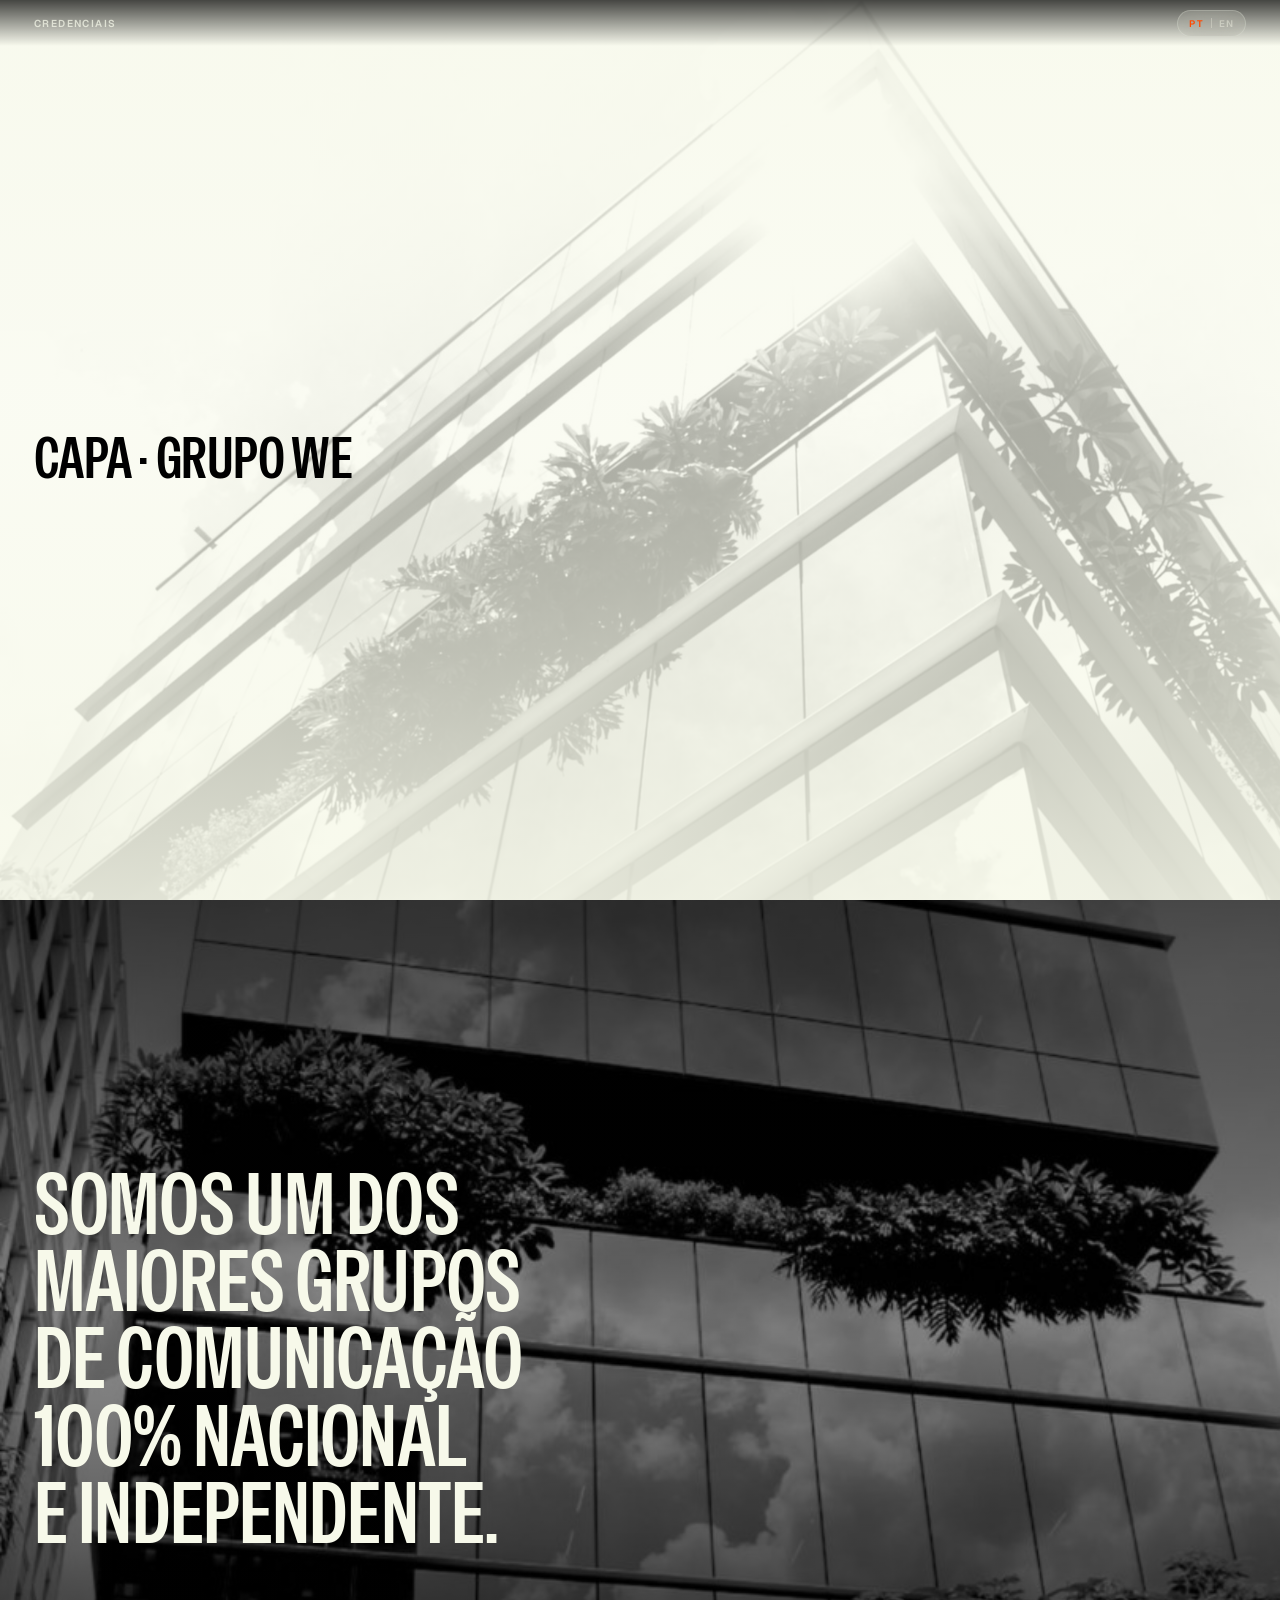
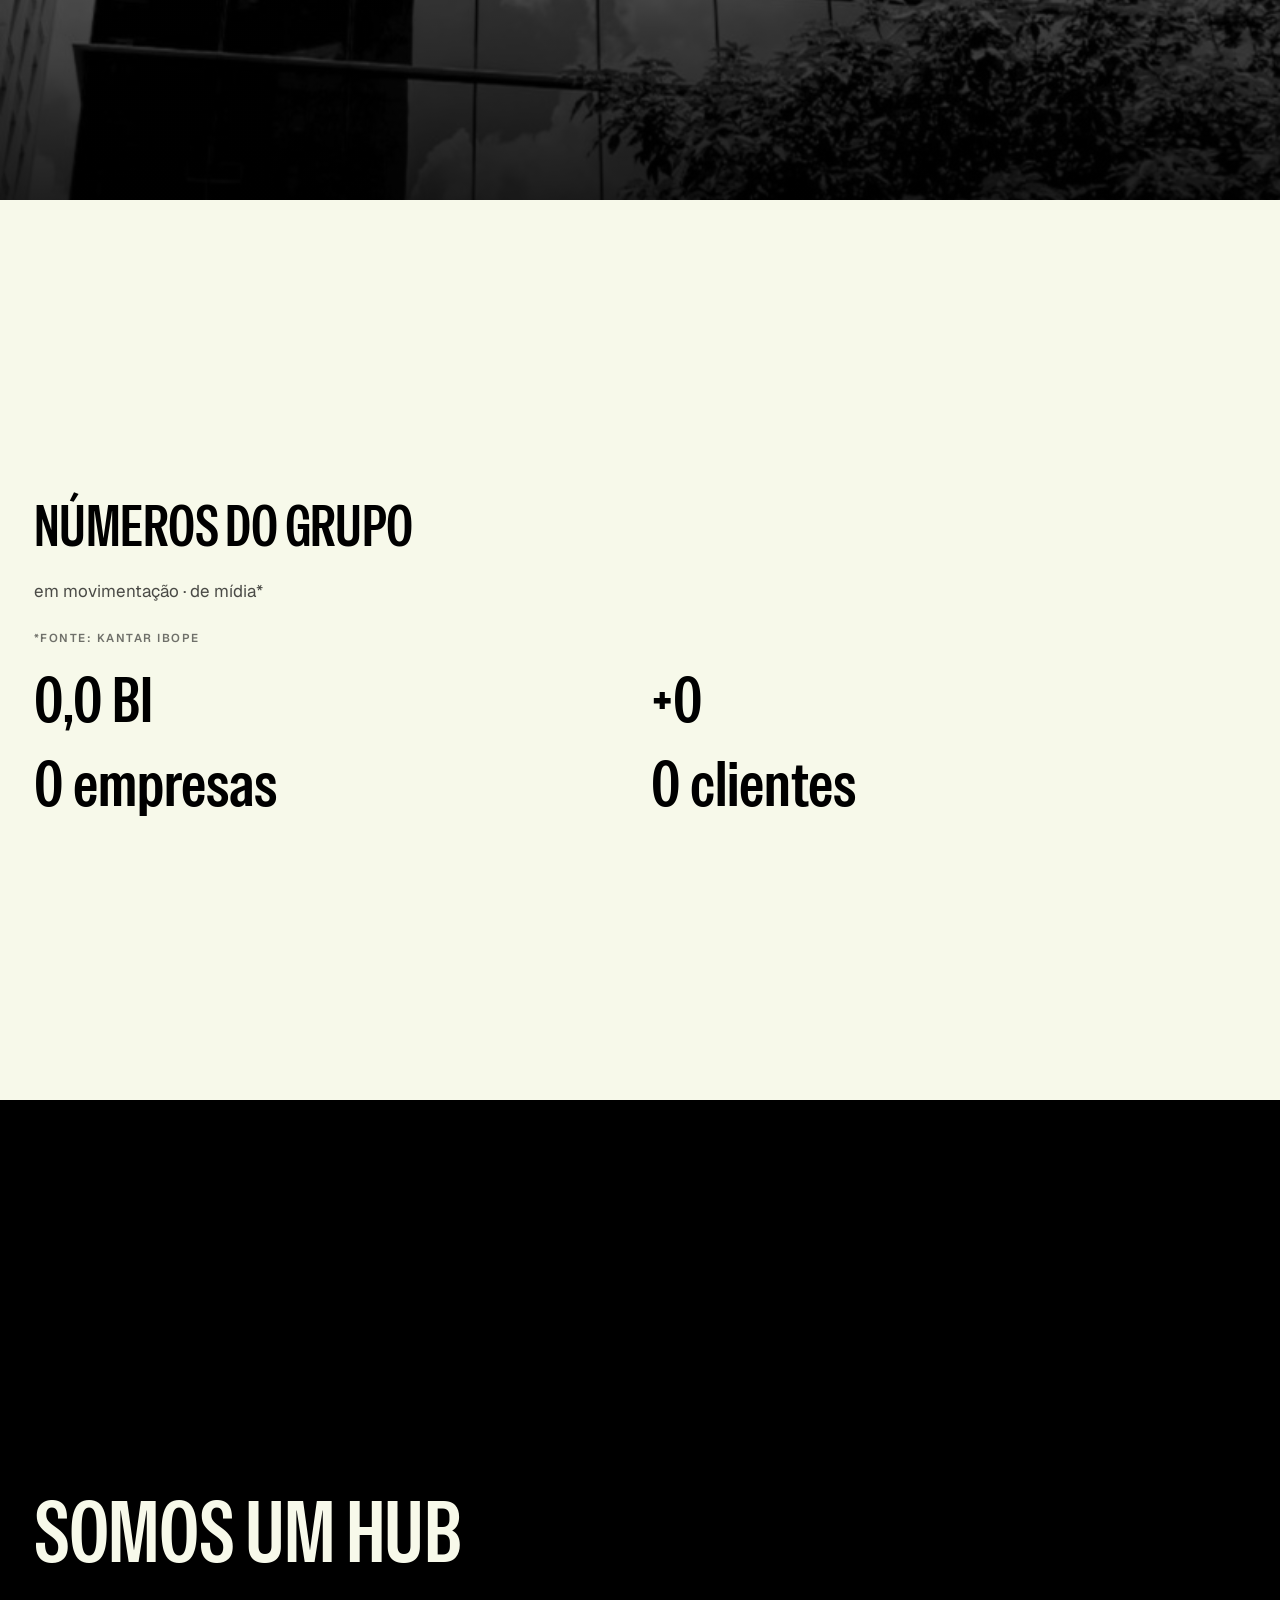
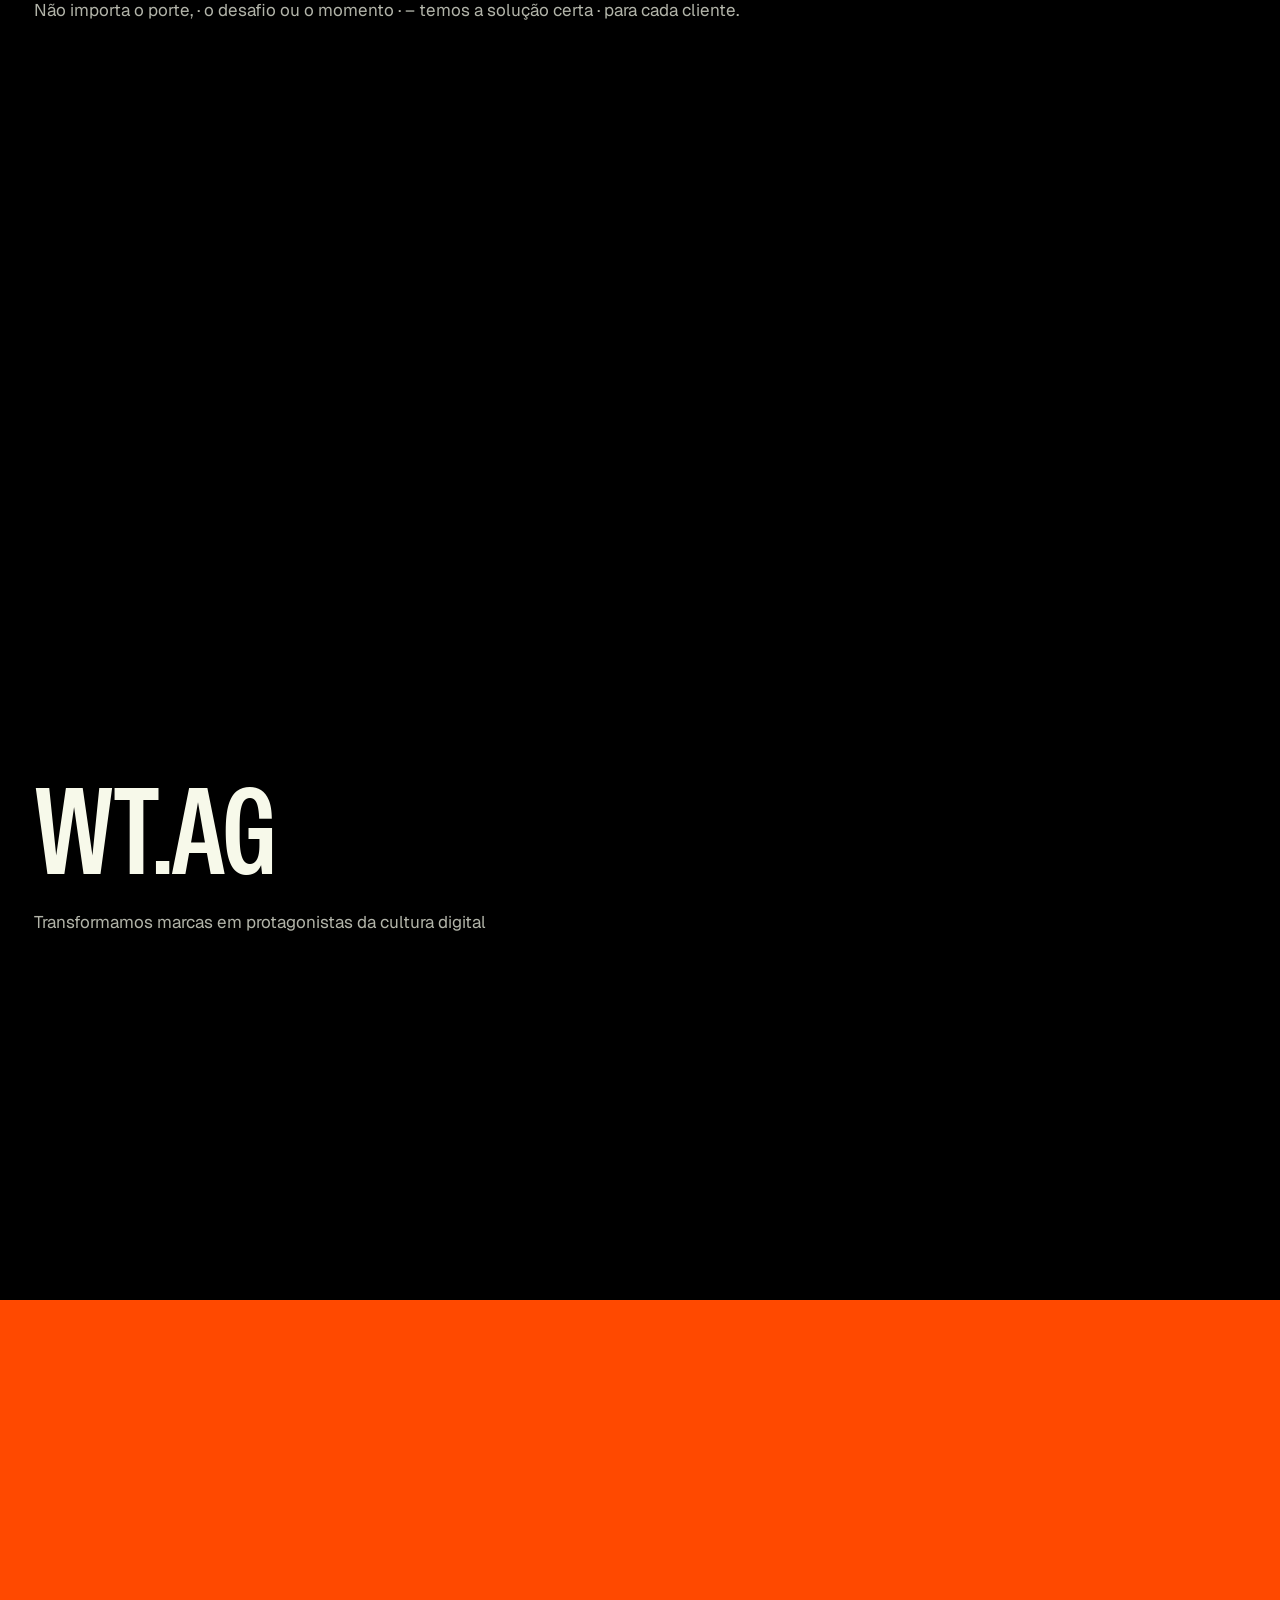
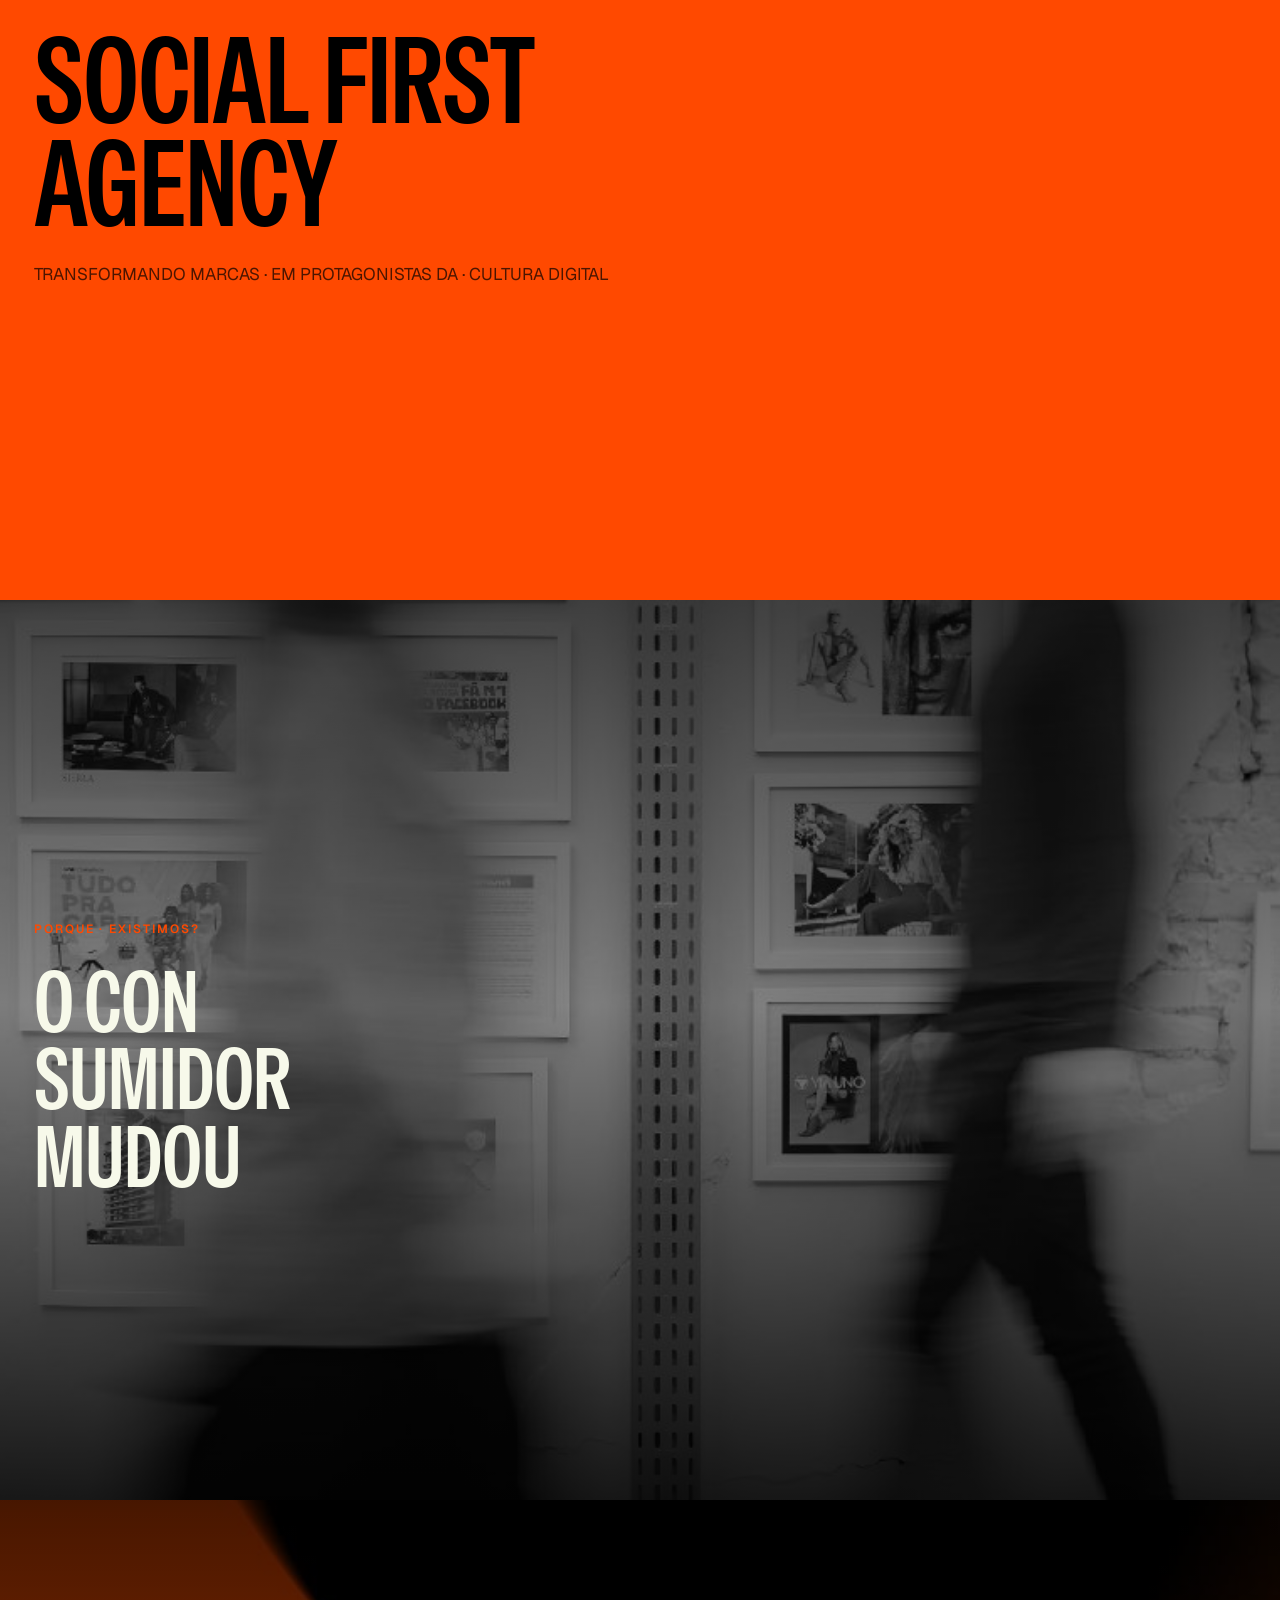
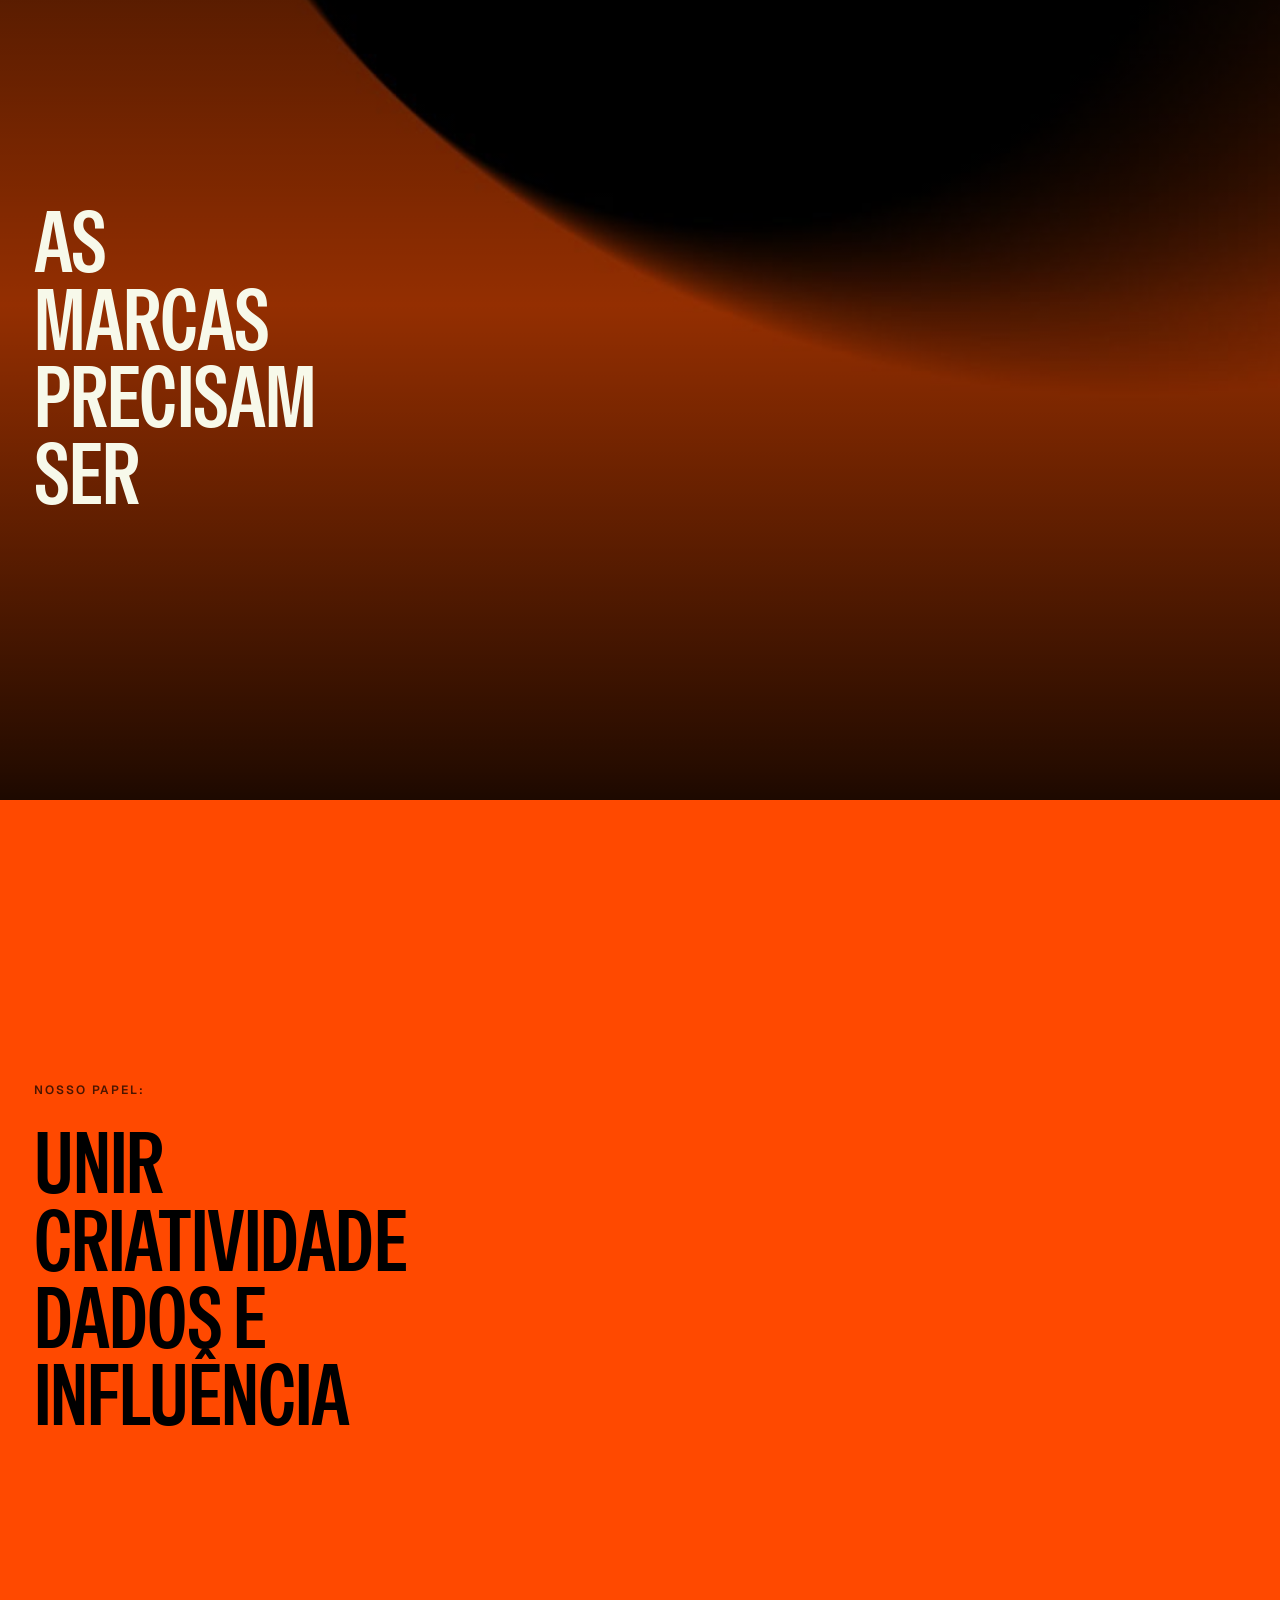
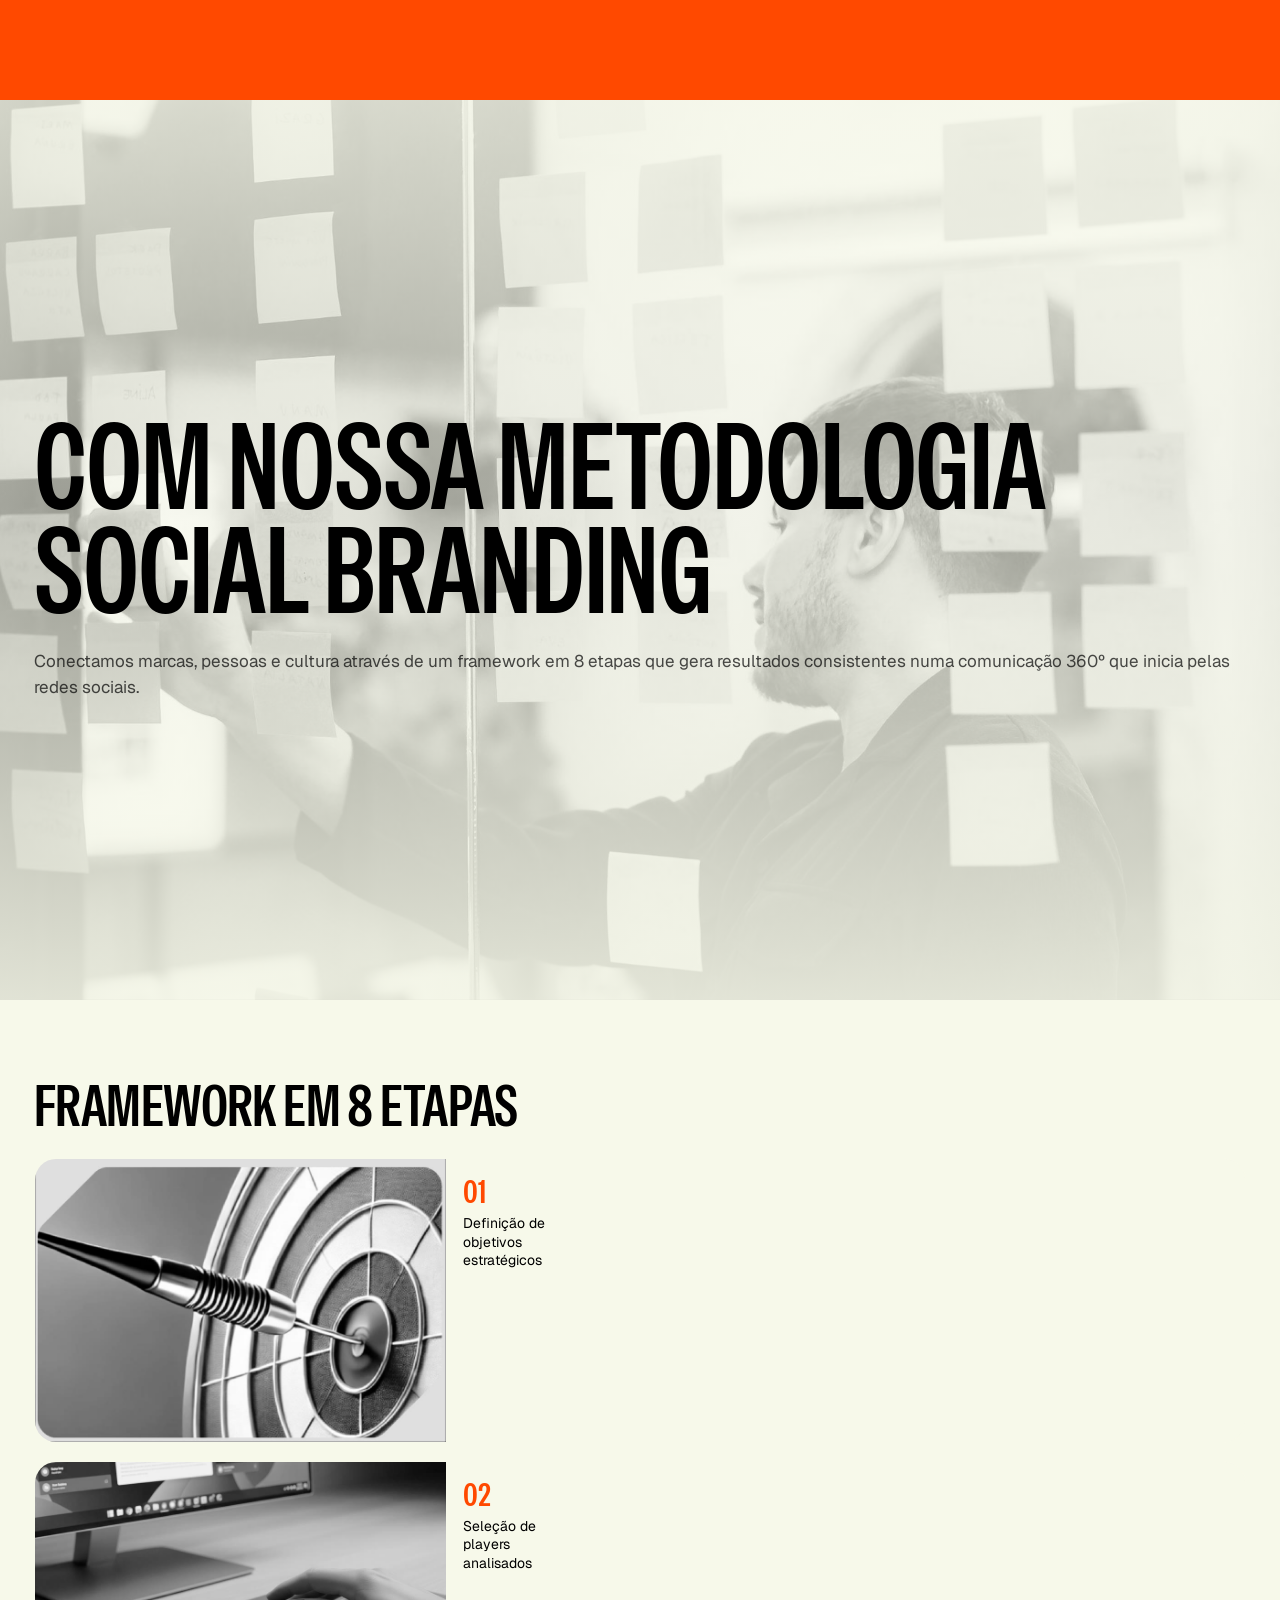
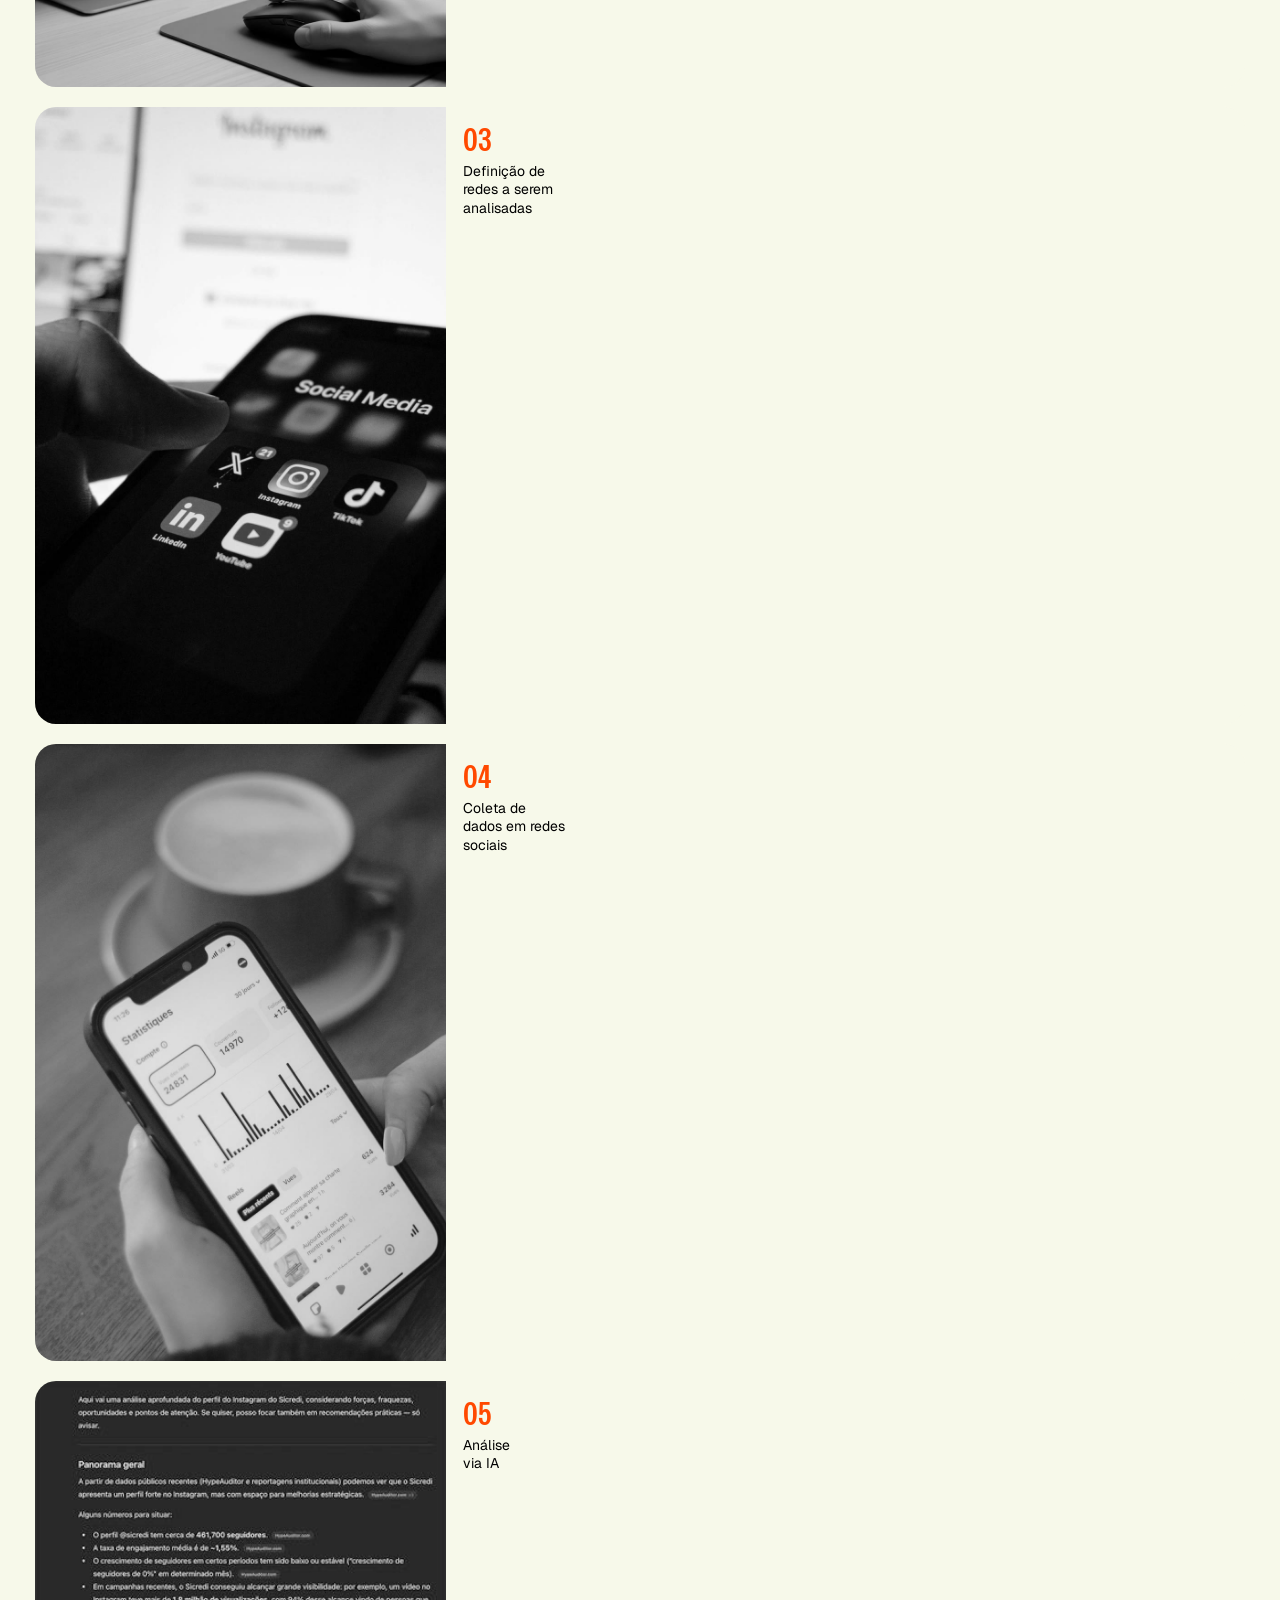
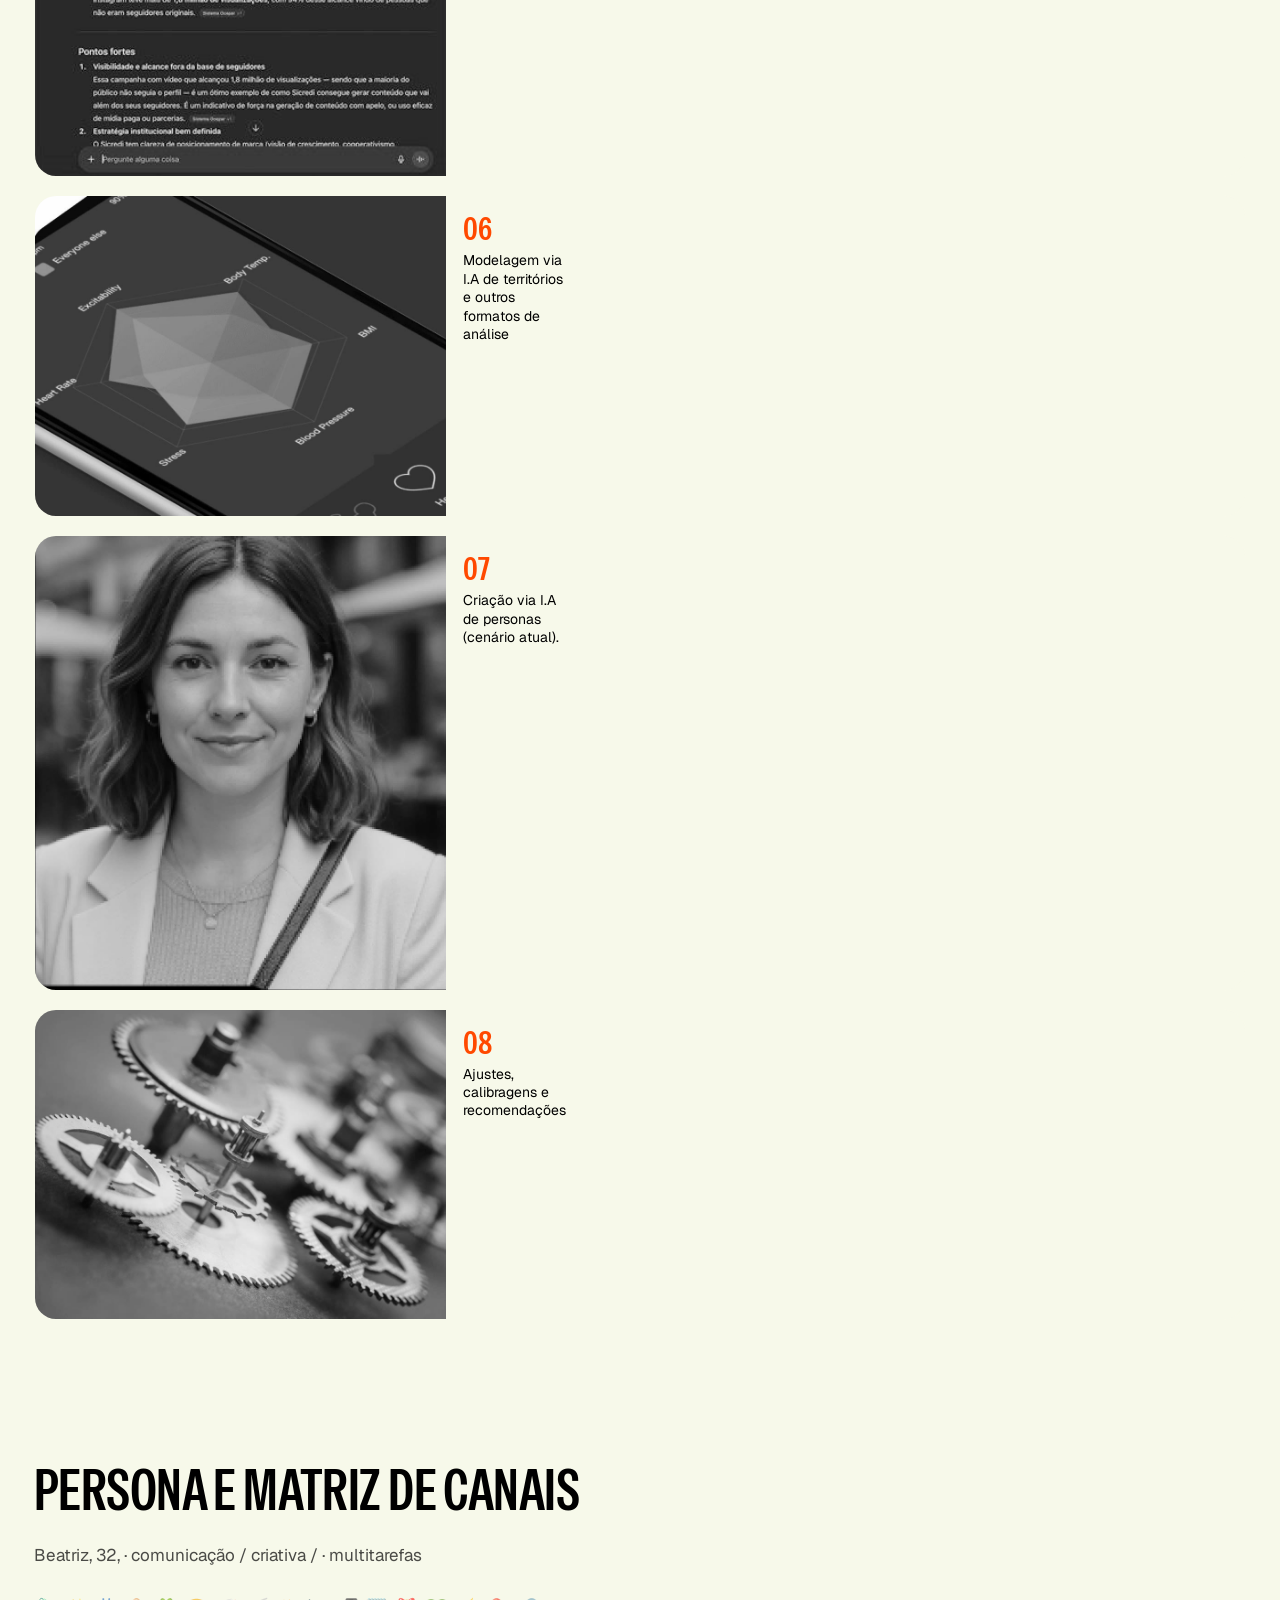
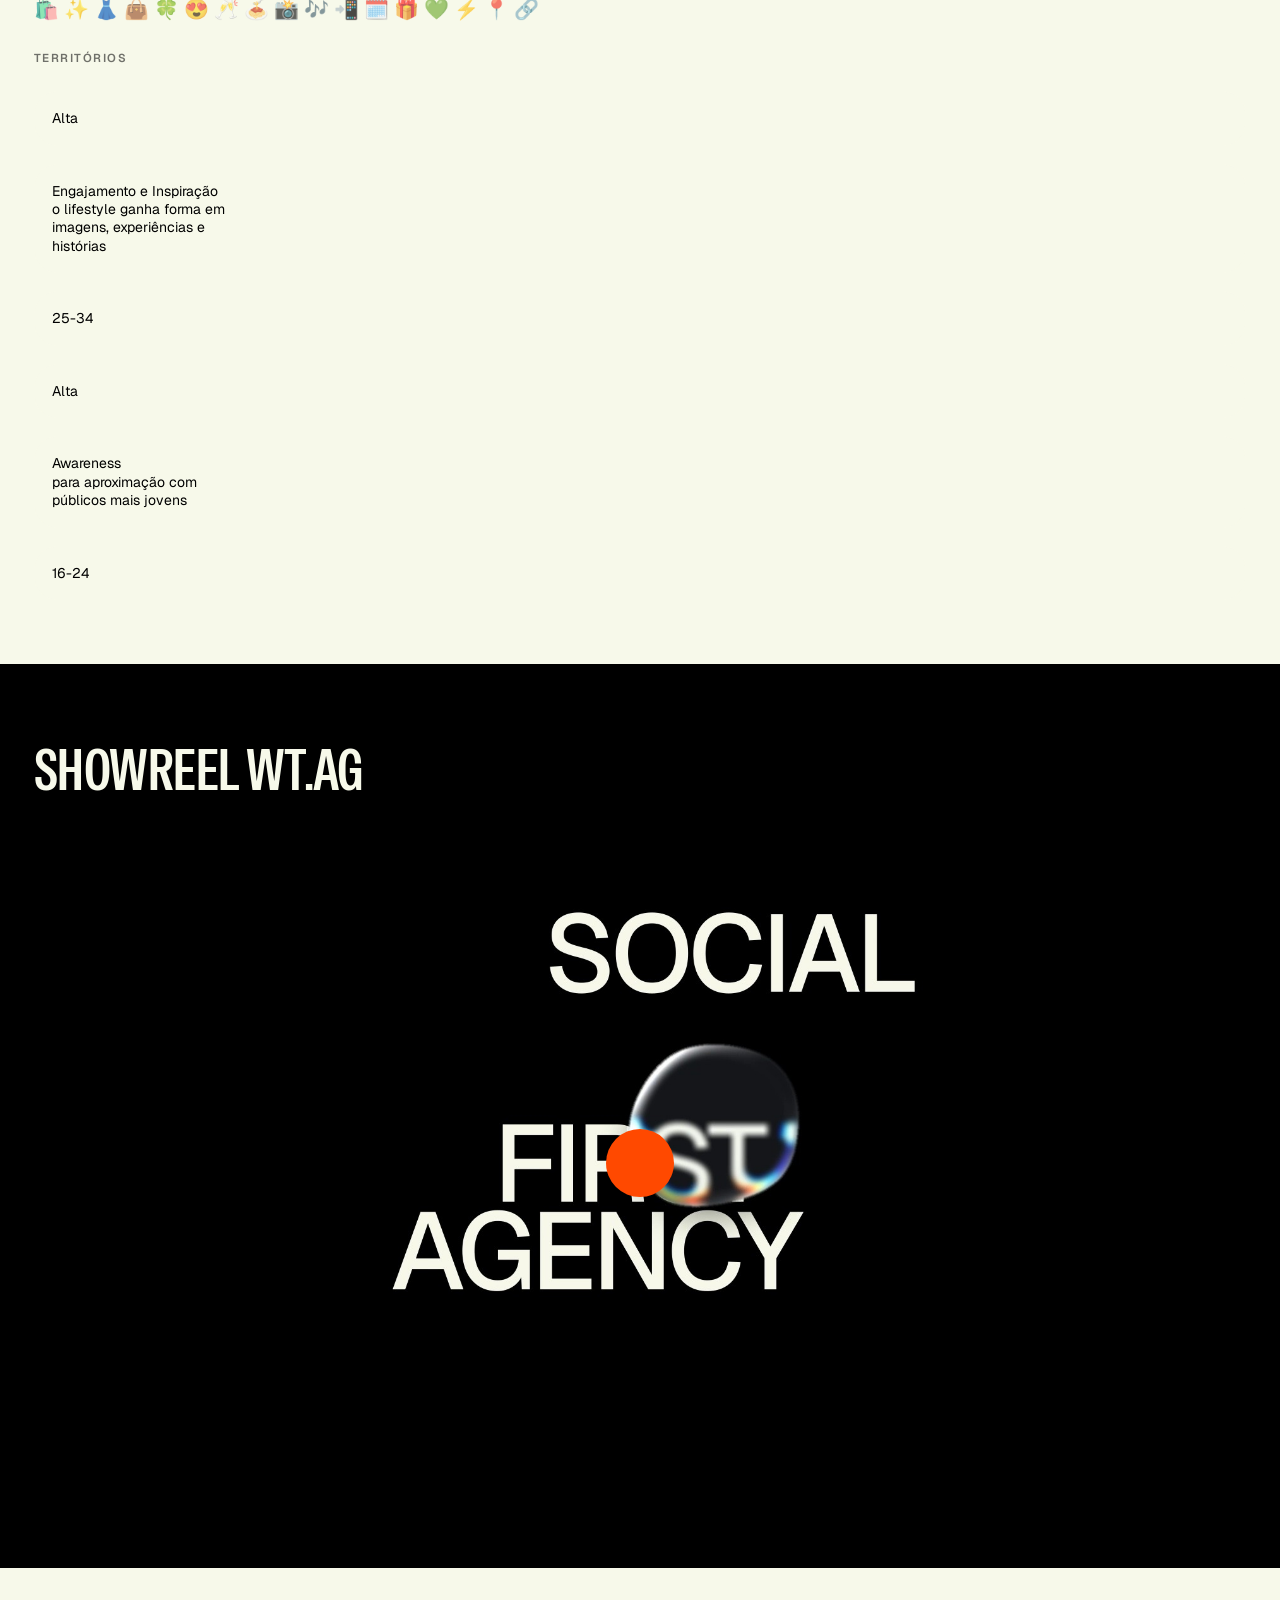
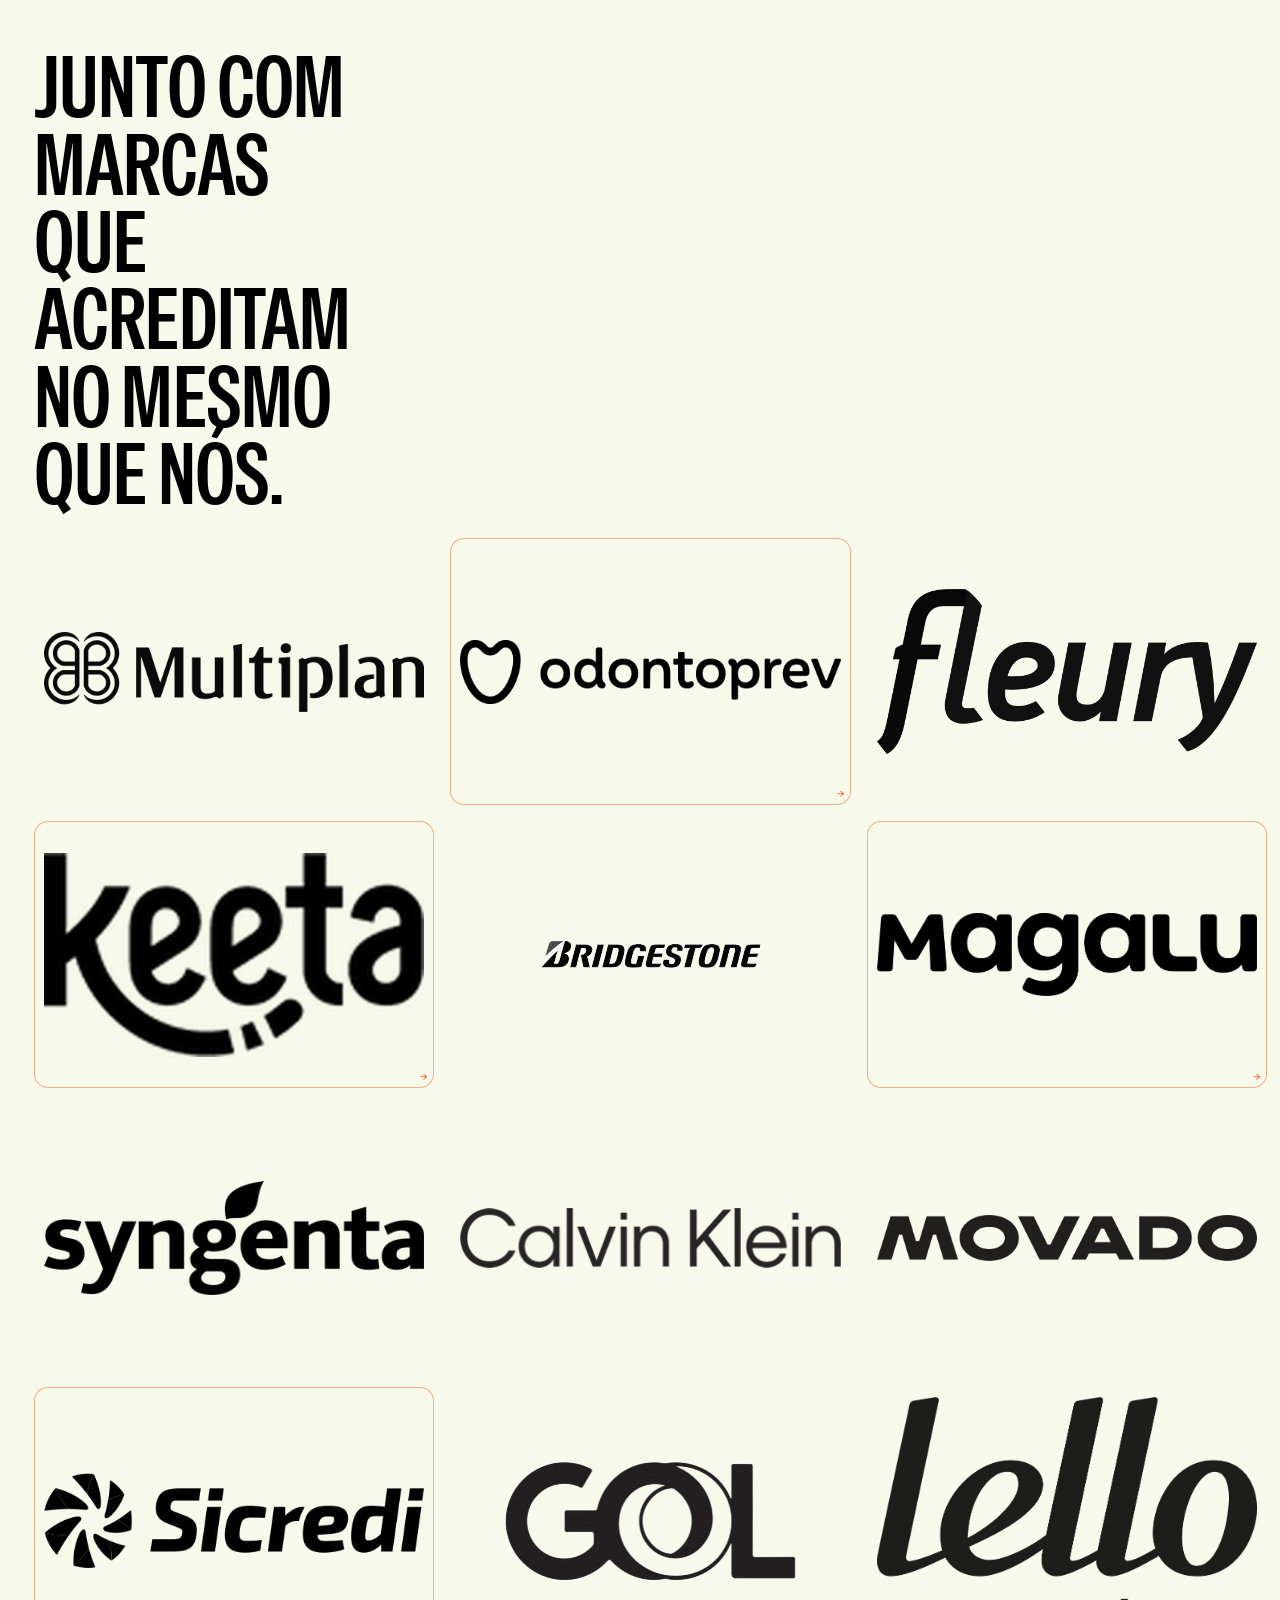
==== mobile.html @ 74b70c87 "Versão mobile: layout vertical próprio, gerado do index.html Primeira versão funcional. O desktop nã" ====
<!DOCTYPE html>
<html lang="pt-BR">
<head>
<meta charset="utf-8">
<meta name="viewport" content="width=device-width,initial-scale=1,viewport-fit=cover">
<title>WT.AG — Credenciais 2026</title>
<meta name="description" content="Credenciais WT.AG 2026 — Social First Agency.">
<meta name="theme-color" content="#000000">
<link rel="stylesheet" href="css/mobile.css?v=127">
</head>
<body>
<!-- ══════════════════════════════════════════════════════════════════════════
     ARQUIVO GERADO — NÃO EDITE À MÃO
     Sai de: index.html · via: python3 gerar-mobile.py
     ══════════════════════════════════════════════════════════════════════ -->
<div id="barra"></div>
<div id="topo">
  <span class="marca">Credenciais</span>
  <button class="lg" type="button" aria-label="Switch to English">
    <span data-lg="pt" class="is-on">PT</span><i></i><span data-lg="en">EN</span></button>
</div>

<section class="sec sec--claro" data-titulo="Capa · Grupo WE">
<div class="sec__bg"><img data-lazy="assets/img/we/we-capa-fachada.jpg" alt=""></div>
<h2 class="tit tit--p">Capa · Grupo WE</h2>
</section>
<section class="sec" data-titulo="100% nacional e independente">
<div class="sec__bg"><img data-lazy="assets/img/we/we-02-foto.jpg" alt=""></div>
<h2 class="tit">Somos um dos<br>maiores grupos<br>de comunicação<br>100% nacional<br>e independente.</h2>
</section>
<section class="sec sec--claro" data-titulo="Números do Grupo">

<h2 class="tit tit--p">Números do Grupo</h2>
<p class="txt">em movimentação · de mídia*</p>
<div class="rot">*Fonte: Kantar Ibope</div>
<div class="nums">
<div><div class="num__v">0,0 BI</div><div class="num__r"></div></div>
<div><div class="num__v">+0</div><div class="num__r"></div></div>
<div><div class="num__v">0 empresas</div><div class="num__r"></div></div>
<div><div class="num__v">0 clientes</div><div class="num__r"></div></div>
</div>
</section>
<section class="sec" data-titulo="Hub de Soluções">

<h2 class="tit">Somos um hub</h2>
<p class="txt">Não importa o porte, · o desafio ou o momento · – temos a solução certa · para cada cliente.</p>
</section>
<section class="sec" data-titulo="Abertura WT.AG">

<h2 class="tit tit--g">WT.AG</h2>
<p class="txt">Transformamos marcas em protagonistas da cultura digital</p>
</section>
<section class="sec sec--laranja" data-titulo="Social First Agency">

<h2 class="tit tit--g" data-en-txt="SOCIAL FIRST AGENCY">SOCIAL FIRST<br>AGENCY</h2>
<p class="txt">TRANSFORMANDO MARCAS · EM PROTAGONISTAS DA · CULTURA DIGITAL</p>
</section>
<section class="sec" data-titulo="O Consumidor Mudou">
<div class="sec__bg"><img data-lazy="assets/img/s08-galeria.jpg" alt=""></div>
<div class="kick">PORQUE · EXISTIMOS?</div>
<h2 class="tit" data-en-txt="THE CON SUMER CHANGED">O CON<br>SUMIDOR<br>MUDOU</h2>
</section>
<section class="sec" data-titulo="As Marcas Precisam Ser">
<div class="sec__bg"><img data-lazy="assets/img/s09-degrade-organico.jpg" alt=""></div>
<h2 class="tit" data-en-txt="BRANDS NEED TO BE">AS<br>MARCAS<br>PRECISAM<br>SER</h2>
</section>
<section class="sec sec--laranja" data-titulo="Unir Criatividade, Dados e Influência">

<div class="kick">Nosso papel:</div>
<h2 class="tit" data-en-txt="UNITING CREATIVITY, DATA AND INFLUENCE">UNIR<br>CRIATIVIDADE<br>DADOS E<br>INFLUÊNCIA</h2>
</section>
<section class="sec sec--claro" data-titulo="Metodologia Social Branding">
<div class="sec__bg"><img data-lazy="assets/img/s11-brainstorm.jpg" alt=""></div>
<h2 class="tit tit--g" data-en-txt="WITH OUR SOCIAL BRANDING METHODOLOGY">COM NOSSA METODOLOGIA<br>SOCIAL BRANDING</h2>
<p class="txt">Conectamos marcas, pessoas e cultura através de um framework em 8 etapas que gera resultados consistentes numa comunicação 360º que inicia pelas redes sociais.</p>
</section>
<section class="sec sec--claro sec--auto" data-titulo="Framework em 8 Etapas">

<h2 class="tit tit--p">Framework em 8 Etapas</h2>
<div class="cards">
<div class="card"><div class="card__win"><img data-lazy="assets/img/framework/etapa-01.jpg" alt=""></div><div class="card__body"><span class="card__n">01</span><span class="card__lb">Definição de<br>objetivos<br>estratégicos</span></div></div>
<div class="card"><div class="card__win"><img data-lazy="assets/img/framework/etapa-02.jpg" alt=""></div><div class="card__body"><span class="card__n">02</span><span class="card__lb">Seleção de<br>players<br>analisados</span></div></div>
<div class="card"><div class="card__win"><img data-lazy="assets/img/framework/etapa-03.jpg" alt=""></div><div class="card__body"><span class="card__n">03</span><span class="card__lb">Definição de<br>redes a serem<br>analisadas</span></div></div>
<div class="card"><div class="card__win"><img data-lazy="assets/img/framework/etapa-04.jpg" alt=""></div><div class="card__body"><span class="card__n">04</span><span class="card__lb">Coleta de<br>dados em redes<br>sociais</span></div></div>
<div class="card"><div class="card__win"><img data-lazy="assets/img/framework/etapa-05.jpg" alt=""></div><div class="card__body"><span class="card__n">05</span><span class="card__lb">Análise<br>via IA</span></div></div>
<div class="card"><div class="card__win"><img data-lazy="assets/img/framework/etapa-06.jpg" alt=""></div><div class="card__body"><span class="card__n">06</span><span class="card__lb">Modelagem via<br>I.A de territórios<br>e outros<br>formatos de<br>análise</span></div></div>
<div class="card"><div class="card__win"><img data-lazy="assets/img/framework/etapa-07.jpg" alt=""></div><div class="card__body"><span class="card__n">07</span><span class="card__lb">Criação via I.A<br>de personas<br>(cenário atual).</span></div></div>
<div class="card"><div class="card__win"><img data-lazy="assets/img/framework/etapa-08.jpg" alt=""></div><div class="card__body"><span class="card__n">08</span><span class="card__lb">Ajustes,<br>calibragens e<br>recomendações</span></div></div>
</div>
</section>
<section class="sec sec--claro sec--auto" data-titulo="Persona e Matriz de Canais">

<h2 class="tit tit--p">Persona e Matriz de Canais</h2>
<p class="txt">Beatriz, 32, · comunicação / criativa / · multitarefas</p>
<div class="txt" style="font-size:20px;line-height:1.5">🛍️ ✨ 👗 👜 🍀 😍 🥂 🍝 📸 🎶 📲 🗓️ 🎁 💚 ⚡ 📍 🔗</div>
<div><div class="rot">Territórios</div><div class="reperc"></div></div>
<div class="cards">
<div class="card"><div class="card__body"><span class="card__lb">Alta</span></div></div>
<div class="card"><div class="card__body"><span class="card__lb">Engajamento e Inspiração<br>o lifestyle ganha forma em<br>imagens, experiências e<br>histórias</span></div></div>
<div class="card"><div class="card__body"><span class="card__lb">25-34</span></div></div>
<div class="card"><div class="card__body"><span class="card__lb">Alta</span></div></div>
<div class="card"><div class="card__body"><span class="card__lb">Awareness<br>para aproximação com<br>públicos mais jovens</span></div></div>
<div class="card"><div class="card__body"><span class="card__lb">16-24</span></div></div>
</div>
</section>
<section class="sec" data-titulo="Showreel WT.AG">

<h2 class="tit tit--p">Showreel WT.AG</h2>
<div class="media media--16x9" data-video="assets/video/showreel-wtag.mp4" data-legenda="Showreel WT.AG · 2026 &amp;nbsp;·&amp;nbsp; clique para reproduzir &amp;nbsp;·&amp;nbsp; F para tela cheia"><img data-lazy="assets/img/poster-showreel.jpg" alt=""><button class="play" type="button" aria-label="Assistir"></button></div>
</section>
<section class="sec sec--claro sec--auto" id="m-s-parceiras" style="--acento:#2B7FFF" data-titulo="Marcas Parceiras">

<h2 class="tit" data-en-txt="TOGETHER WITH&lt;br&gt;BRANDS&lt;br&gt;THAT&lt;br&gt;BELIEVE&lt;br&gt;IN THE SAME&lt;br&gt;AS WE DO.">JUNTO COM<br>MARCAS<br>QUE<br>ACREDITAM<br>NO MESMO<br>QUE NÓS.</h2>
<div class="logos">
<div class="logo"><img data-lazy="assets/img/logos-partners/multiplan.png" alt="Multiplan"></div>
<div class="logo logo--case" data-ir="m-s-odontoprev"><img data-lazy="assets/img/logos-partners/odontoprev.png" alt="Odontoprev"></div>
<div class="logo"><img data-lazy="assets/img/logos-partners/fleury.png" alt="Fleury"></div>
<div class="logo logo--case" data-ir="m-s-central-corre"><img data-lazy="assets/img/logos-partners/keeta.png" alt="Keeta"></div>
<div class="logo"><img data-lazy="assets/img/logos-partners/bridgestone.png" alt="Bridgestone"></div>
<div class="logo logo--case" data-ir="m-s-magalu"><img data-lazy="assets/img/logos-partners/magalu.png" alt="Magalu"></div>
<div class="logo"><img data-lazy="assets/img/logos-partners/syngenta.png" alt="Syngenta"></div>
<div class="logo"><img data-lazy="assets/img/logos-partners/calvin-klein.png" alt="Calvin Klein"></div>
<div class="logo"><img data-lazy="assets/img/logos-partners/movado.png" alt="Movado"></div>
<div class="logo logo--case" data-ir="m-s-sicredi"><img data-lazy="assets/img/logos-partners/sicredi.png" alt="Sicredi"></div>
<div class="logo"><img data-lazy="assets/img/logos-partners/gol.png" alt="GOL"></div>
<div class="logo"><img data-lazy="assets/img/logos-partners/lello.png" alt="Lello Condomínios"></div>
<div class="logo"><img data-lazy="assets/img/logos-partners/brasilux.png" alt="Brasilux Tintas"></div>
<div class="logo"><img data-lazy="assets/img/logos-partners/nurnberg-messe.png" alt="Nürnberg Messe"></div>
<div class="logo"><img data-lazy="assets/img/logos-partners/sao-judas.png" alt="São Judas Universidade"></div>
<div class="logo"><img data-lazy="assets/img/logos-partners/abicalcados.png" alt="Abicalçados"></div>
</div>
</section>
<section class="sec" data-titulo="Divisor · Cultura e Cases">
<h2 class="tit tit--g">CASES</h2>
</section>
<section class="sec sec--auto" id="m-s-magalu" style="--acento:#2B7FFF" data-titulo="Magalu · Craques Gigantes" data-case="1">
<div class="sec__bg"><img data-lazy="assets/img/cases/magalu-fundo.jpg" alt=""></div>
<div class="credito"><img data-lazy="assets/img/logos-cases/influenciador-magalu.png" alt="Influenciador Magalu"><em>apresenta</em></div>
<img class="selo" data-lazy="assets/img/logos-cases/selo-craques-gigantes.png" alt="Craques Gigantes">
<div class="media media--16x9" data-video="assets/video/case-magalu.mp4" data-legenda="Magalu · Craques Gigantes"><img data-lazy="assets/img/cases/magalu-hero.jpg" alt=""><button class="play" type="button" aria-label="Assistir"></button></div>
<div class="minis">
<div class="mini" data-legenda="Reels dos afiliados Magalu"><img data-lazy="assets/img/cases/magalu-img1.jpg" alt=""></div>
<div class="mini" data-legenda="Conteúdos da liga de vendas"><img data-lazy="assets/img/cases/magalu-img2.jpg" alt=""></div>
<div class="mini" data-legenda="Live de premiação"><img data-lazy="assets/img/cases/magalu-img3.jpg" alt=""></div>
</div>
<div class="bloco"><h3>Contexto</h3><p class="txt">No Brasil, 45% das pessoas buscam na renda extra a solução para apoiar as finanças da família. Nesse cenário, oportunidades de faturamento adicional ganham ainda mais relevância social e impacto real.</p></div>
<div class="bloco"><h3>Insight</h3><p class="txt">Durante a Copa, o mercado disputa atenção com os mesmos formatos e criadores. O Magalu foi por outro caminho: em vez de contratar, revelou influência através dos seus próprios afiliados.</p></div>
<div class="bloco"><h3>Ideia</h3><p class="txt">“Craques Gigantes” foi uma competição nacional que transformou afiliados em jogadores de uma liga de vendas, convertendo influência real em renda extra no maior campo do mundo: o feed.</p></div>
<button class="mais" type="button" data-full="[{&quot;t&quot;: &quot;Contexto&quot;, &quot;x&quot;: &quot;Hoje, no Brasil, 45% das pessoas buscam na renda extra a solução para apoiar as finanças da família. Com o aumento do custo de vida, complementar o salário é essencial para equilibrar o orçamento. Nesse cenário, oportunidades de faturamento adicional ganham ainda mais relevância social e impacto real.&quot;}, {&quot;t&quot;: &quot;Insight&quot;, &quot;x&quot;: &quot;Durante a Copa do Mundo, o mercado tende a disputar atenção com os mesmos formatos, criadores e narrativas. O Magalu foi por um caminho diferente: em vez de contratar, revelou influência através dos seus afiliados. São pessoas reais, com comunidades próprias, que com a estratégia certa, convertem influência em renda.&quot;}, {&quot;t&quot;: &quot;Ideia&quot;, &quot;x&quot;: &quot;A campanha &amp;quot;Craques Gigantes&amp;quot; surgiu como uma competição nacional que transformou afiliados em jogadores de uma liga de vendas, valorizando a influência real, gerada por brasileiros comuns, e convertendo em oportunidade concreta de renda extra no maior campo do mundo: o feed.&quot;}]">＋ Texto completo</button>
<div class="kpis">
<div class="kpi"><b data-count-to="30" data-count-dec="0" data-count-pos="K">0</b><span>Afiliados</span></div>
<div class="kpi"><b data-count-to="500" data-count-dec="0" data-count-pre="+">0</b><span>Conteúdos</span></div>
<div class="kpi"><b data-count-to="4.7" data-count-dec="1" data-count-pos="%">0</b><span>Engajamento</span></div>
<div class="kpi"><b data-count-to="22" data-count-dec="0" data-count-pos="%">0</b><span>Cresc. em vendas</span></div>
<div class="kpi"><b data-count-to="18" data-count-dec="0" data-count-pos="M">0</b><span>Visualizações</span></div>
<div class="kpi"><b data-count-to="500" data-count-dec="0" data-count-pre="+" data-count-pos="k">0</b><span>Itens vendidos</span></div>
</div>
<div><div class="rot">Repercussão</div><div class="reperc">
<span class="premio"><img src="assets/img/logos-repercussao/premio-lusofonos.svg" alt="Prêmios Lusófonos 2026"><em>Grand Prix em Social Media · 2 pratas · 5 bronzes</em></span>
<a class="veiculo" href="https://nossomeio.com.br/wt-ag-e-a-agencia-do-ano-do-brasil-no-premio-lusofonos/" target="_blank" rel="noopener" title="Matéria em Nosso Meio"><img src="assets/img/logos-repercussao/veiculo-nosso-meio.svg" alt="Matéria em Nosso Meio"></a>
<a class="veiculo" href="https://martinbehrend.com.br/brasil/e-de-novo-hamburgo-a-agencia-do-ano-do-brasil-em-premiacao-internacional" target="_blank" rel="noopener" title="Matéria em Portal Martin Behrend"><img src="assets/img/logos-repercussao/veiculo-martin-behrend.svg" alt="Matéria em Portal Martin Behrend"></a>
<a class="veiculo" href="https://acontecendoaqui.com.br/marketing/wt-ag-lidera-ranking-brasileiro-no-premio-lusofonos-da-criatividade/" target="_blank" rel="noopener" title="Matéria em Acontecendo Aqui"><img src="assets/img/logos-repercussao/veiculo-acontecendo-aqui.svg" alt="Matéria em Acontecendo Aqui"></a>
<a class="veiculo" href="https://www.arpnet.com.br/wp/wt-ag-e-agencia-do-ano-do-brasil-no-premio-lusofonos/" target="_blank" rel="noopener" title="Matéria em ARP"><img src="assets/img/logos-repercussao/veiculo-arp.svg" alt="Matéria em ARP"></a>
</div></div>
</section>
<section class="sec sec--auto" id="m-s-central-corre" style="--acento:#35D07E" data-titulo="Keeta · Central do Corre" data-case="1">
<div class="sec__bg"><img data-lazy="assets/img/cases/central-corre-fundo.jpg" alt=""></div>
<div class="credito"><img data-lazy="assets/img/logos-cases/keeta.png" alt="Keeta"><em>apresenta</em></div>
<img class="selo" data-lazy="assets/img/logos-cases/selo-central-do-corre.png" alt="Central do Corre">
<div class="media media--16x9" data-video="assets/video/case-central-do-corre.mp4" data-legenda="Keeta · Central do Corre"><img data-lazy="assets/img/cases/central-corre-hero.jpg" alt=""><button class="play" type="button" aria-label="Assistir"></button></div>
<div class="minis">
<div class="mini" data-legenda="Reels da Central do Corre"><img data-lazy="assets/img/cases/central-corre-img1.jpg" alt=""></div>
<div class="mini" data-legenda="Episódios na linguagem do corre"><img data-lazy="assets/img/cases/central-corre-img2.jpg" alt=""></div>
<div class="mini" data-legenda="Comentários reais dos entregadores"><img data-lazy="assets/img/cases/central-corre-img3.jpg" alt=""></div>
</div>
<div class="bloco"><h3>Contexto</h3><p class="txt">No delivery, tudo foi pensado para chegar rápido. Os entregadores já tinham canais para tirar dúvidas. A informação existia — o desafio era fazê-la chegar de forma mais próxima e humana.</p></div>
<div class="bloco"><h3>Insight</h3><p class="txt">O problema nunca foi a falta de informação: era a falta de identificação. O mapeamento da comunidade revelou uma forte conexão com a cultura do rap e da rima.</p></div>
<div class="bloco"><h3>Ideia</h3><p class="txt">A Central do Corre: um hack no Instagram da Keeta onde dúvidas reais dos entregadores viraram rap. Com Vitor Massaki no flow, a informação ganhou a linguagem da rua.</p></div>
<button class="mais" type="button" data-full="[{&quot;t&quot;: &quot;Contexto&quot;, &quot;x&quot;: &quot;No delivery, tudo foi pensado para chegar rápido. Mas, para quem está na rua, uma resposta precisava fazer mais do que informar. Os entregadores já tinham canais para tirar dúvidas sobre bag, pagamentos, suporte, performance e uso do aplicativo. A informação existia. O desafio era fazê-la chegar de forma mais próxima, humana e conectada à linguagem de quem vive o corre.&quot;}, {&quot;t&quot;: &quot;Insight&quot;, &quot;x&quot;: &quot;Mas o problema nunca foi a falta de informação. Era a falta de identificação. Os canais digitais respondiam dúvidas, mas de forma fria, automática e distante da rotina de quem estava na rua. O mapeamento da comunidade revelou uma forte conexão com a cultura do rap e da rima.&quot;}, {&quot;t&quot;: &quot;Ideia&quot;, &quot;x&quot;: &quot;Lançamos a Central do Corre: um hack dentro do próprio Instagram da Keeta, onde dúvidas reais dos entregadores se transformaram em conteúdo na linguagem do corre: o rap. Com Vitor Massaki no flow, temas como bag, pagamento, suporte e performance ganharam um formato mais simples, humano e acessível, traduzindo a informação para a linguagem da rua.&quot;}]">＋ Texto completo</button>
<div class="kpis">
<div class="kpi"><b data-count-to="544" data-count-dec="0" data-count-pre="+" data-count-pos="%">0</b><span>Sentimento positivo</span></div>
<div class="kpi"><b data-count-to="19.4" data-count-dec="1" data-count-pos="M">0</b><span>Total views</span></div>
<div class="kpi"><b data-count-to="64" data-count-dec="0" data-count-pre="+" data-count-pos="%">0</b><span>Seguidores</span></div>
<div class="kpi"><b data-count-to="206" data-count-dec="0" data-count-pos="%">0</b><span>Alcance orgânico</span></div>
<div class="kpi"><b data-count-to="78" data-count-dec="0" data-count-pos="%">0</b><span>Engajamento total</span></div>
<div class="kpi"><b data-count-to="24" data-count-dec="0">0</b><span>Dias de campanha</span></div>
</div>
<div><div class="rot">Repercussão</div><div class="reperc">
<span class="premio"><img src="assets/img/logos-repercussao/premio-lusofonos.svg" alt="Prêmios Lusófonos 2026"><em>Grand Prix em Media Low-Budget · 4 ouros · 3 bronzes</em></span>
<span class="premio"><img src="assets/img/logos-repercussao/premio-elan.svg" alt="Festival Élan 2026"><em>1º lugar em Social Media</em></span>
<a class="veiculo" href="https://www.arpnet.com.br/wp/central-do-corre-keeta-responde-duvidas-dos-entregadores-com-rimas-de-victor-massaki-nas-ruas-de-sao-paulo/" target="_blank" rel="noopener" title="Matéria em ARP"><img src="assets/img/logos-repercussao/veiculo-arp.svg" alt="Matéria em ARP"></a>
<a class="veiculo" href="https://nossomeio.com.br/wt-ag-e-a-agencia-do-ano-do-brasil-no-premio-lusofonos/" target="_blank" rel="noopener" title="Matéria em Nosso Meio"><img src="assets/img/logos-repercussao/veiculo-nosso-meio.svg" alt="Matéria em Nosso Meio"></a>
<a class="veiculo" href="https://martinbehrend.com.br/brasil/e-de-novo-hamburgo-a-agencia-do-ano-do-brasil-em-premiacao-internacional" target="_blank" rel="noopener" title="Matéria em Portal Martin Behrend"><img src="assets/img/logos-repercussao/veiculo-martin-behrend.svg" alt="Matéria em Portal Martin Behrend"></a>
<a class="veiculo" href="https://acontecendoaqui.com.br/marketing/wt-ag-lidera-ranking-brasileiro-no-premio-lusofonos-da-criatividade/" target="_blank" rel="noopener" title="Matéria em Acontecendo Aqui"><img src="assets/img/logos-repercussao/veiculo-acontecendo-aqui.svg" alt="Matéria em Acontecendo Aqui"></a>
</div></div>
</section>
<section class="sec sec--auto" id="m-s-sicredi" style="--acento:#4FA82E" data-titulo="Sicredi Serrana · 40 Anos" data-case="1">
<div class="sec__bg"><img data-lazy="assets/img/cases/sicredi-fundo.jpg" alt=""></div>
<div class="credito"><img data-lazy="assets/img/logos-cases/sicredi.png" alt="Sicredi"><em>apresenta</em></div>
<img class="selo" data-lazy="assets/img/logos-cases/selo-historias-que-crescem.png" alt="Histórias que crescem com a gente">
<div class="media media--16x9" data-video="assets/video/case-sicredi.mp4" data-legenda="Sicredi Serrana · 40 Anos"><img data-lazy="assets/img/cases/sicredi-hero.jpg" alt=""><button class="play" type="button" aria-label="Assistir"></button></div>
<div class="minis">
<div class="mini" data-youtube="BQHXtG4c3V4" data-legenda="Sicredi Serrana · 40 Anos — filme 1"><img data-lazy="assets/img/cases/sicredi-vid1.jpg" alt=""><button class="play" type="button" aria-label="Assistir"></button></div>
<div class="mini" data-youtube="ZCUjUvai_6U" data-legenda="Sicredi Serrana · 40 Anos — filme 2"><img data-lazy="assets/img/cases/sicredi-vid2.jpg" alt=""><button class="play" type="button" aria-label="Assistir"></button></div>
<div class="mini" data-youtube="C4OuMyiAbIw" data-legenda="Sicredi Serrana · 40 Anos — filme 3"><img data-lazy="assets/img/cases/sicredi-vid3.jpg" alt=""><button class="play" type="button" aria-label="Assistir"></button></div>
</div>
<div class="bloco"><h3>Contexto</h3><p class="txt">A Sicredi Serrana, cooperativa com atuação na Serra Gaúcha, Vale do Caí e Espírito Santo, celebrou 40 anos com o desafio de contar 40 histórias marcantes de sua trajetória.</p></div>
<div class="bloco"><h3>Insight</h3><p class="txt">“Histórias que crescem com a gente” valoriza o protagonismo dos associados: depoimentos reais que ganham forma em quadros pintados por artistas locais.</p></div>
<div class="bloco"><h3>Ideia</h3><p class="txt">Série de vídeos com depoimentos reais publicada desde julho de 2025, com desdobramentos offline nas agências e mídia tradicional em rádio e jornal nas praças de atuação.</p></div>
<button class="mais" type="button" data-full="[{&quot;t&quot;: &quot;Contexto&quot;, &quot;x&quot;: &quot;A Sicredi Serrana é uma cooperativa de crédito do Sicredi, com atuação na Serra Gaúcha, Vale do Caí e Espírito Santo, que em 2025 celebrou 40 anos com o desafio de criar uma campanha contando 40 histórias marcantes de sua trajetória.&quot;}, {&quot;t&quot;: &quot;Insight&quot;, &quot;x&quot;: &quot;&amp;quot;Histórias que crescem com a gente&amp;quot; é um conceito que valoriza o protagonismo dos associados por meio de uma série de vídeos com depoimentos reais. As histórias são transformadas em quadros pintados por artistas locais, gerando emoção e autenticidade, em uma campanha que coloca as pessoas no centro e cria conexão com o público.&quot;}, {&quot;t&quot;: &quot;Ideia&quot;, &quot;x&quot;: &quot;Mais de 30 das 40 histórias já foram publicadas desde julho de 2025, com versões no YouTube e adaptações para redes sociais. O projeto também teve desdobramentos offline, com adesivos nas agências, mídia e repercussão em veículos locais. A campanha foi impulsionada nas redes sociais para ampliar o alcance nas praças de atuação, além de contar com mídia tradicional como rádio e jornal.&quot;}]">＋ Texto completo</button>
<div class="kpis">
<div class="kpi"><b data-count-to="2.4" data-count-dec="1" data-count-pos="M">0</b><span>Views YouTube</span></div>
<div class="kpi"><b data-count-to="589" data-count-dec="0" data-count-pos="K">0</b><span>Views Meta</span></div>
<div class="kpi"><b data-count-to="1.9" data-count-dec="1" data-count-pos="M">0</b><span>Engajamentos</span></div>
<div class="kpi"><b data-count-to="9" data-count-dec="0" data-count-pos="M">0</b><span>Impressões</span></div>
<div class="kpi"><b data-count-to="40" data-count-dec="0">0</b><span>Histórias</span></div>
<div class="kpi"><b data-count-to="357" data-count-dec="0">0</b><span>Compartilhamentos</span></div>
</div>
<div><div class="rot">Repercussão</div><div class="reperc">
<span class="premio"><img src="assets/img/logos-repercussao/premio-colunistas.svg" alt="Prêmio Colunistas 2025"><em>Prata em Mídias Integradas</em></span>
<span class="premio"><img src="assets/img/logos-repercussao/premio-elan.svg" alt="Festival Élan"><em>Vencedor em Branded Content</em></span>
<a class="veiculo" href="https://marcaspelomundo.com.br/anunciantes/sicredi-serrana-celebra-40-anos-com-40-historias-de-quem-faz-parte-da-sua-trajetoria/" target="_blank" rel="noopener" title="Matéria em Marcas Pelo Mundo"><img src="assets/img/logos-repercussao/veiculo-marcas-pelo-mundo.svg" alt="Matéria em Marcas Pelo Mundo"></a>
<a class="veiculo" href="https://www.arpnet.com.br/wp/sicredi-serrana-celebra-40-anos-com-40-historias-de-quem-faz-parte-da-sua-trajetoria/" target="_blank" rel="noopener" title="Matéria em ARP"><img src="assets/img/logos-repercussao/veiculo-arp.svg" alt="Matéria em ARP"></a>
</div></div>
</section>
<section class="sec sec--auto" id="m-s-odontoprev" style="--acento:#C67A54" data-titulo="Odontoprev · Dia das Mães" data-case="1">
<div class="sec__bg"><img data-lazy="assets/img/cases/odontoprev-fundo.jpg" alt=""></div>
<div class="credito"><img data-lazy="assets/img/logos-cases/odontoprev.png" alt="Odontoprev"><em>apresenta</em></div>
<img class="selo" data-lazy="assets/img/logos-cases/selo-dia-das-maes.png" alt="Dia das Mães">
<div class="media media--16x9" data-video="assets/video/case-odontoprev.mp4" data-legenda="Odontoprev · Dia das Mães"><img data-lazy="assets/img/cases/odontoprev-hero.jpg" alt=""><button class="play" type="button" aria-label="Assistir"></button></div>
<div class="minis">
<div class="mini" data-legenda="Odontoprev · imagem 1"><img data-lazy="assets/img/cases/odontoprev-img1.jpg" alt=""></div>
<div class="mini" data-legenda="Odontoprev · imagem 2"><img data-lazy="assets/img/cases/odontoprev-img2.jpg" alt=""></div>
<div class="mini" data-legenda="Odontoprev · imagem 3"><img data-lazy="assets/img/cases/odontoprev-img3.jpg" alt=""></div>
</div>
<div class="bloco"><h3>Desafio</h3><p class="txt">Transmitir a emoção da data e construir um filme com o qual o público se identificasse, usando inteligência artificial sem cair num resultado engessado e sem vida, com baixo custo de produção.</p></div>
<div class="bloco"><h3>Insight</h3><p class="txt">Ilustrar o conceito “Toda mãe nasce no dia mais feliz da sua vida”: mãe e filho brincam com massinha e a realidade se mistura com o imaginário, conduzida pela narração dela.</p></div>
<div class="bloco"><h3>Execução</h3><p class="txt">A I.A como ferramenta para uma história cheia de afeto. A massinha de modelar trouxe o calor do que é feito à mão, remetendo ao cuidado e à infância — tudo em apenas uma semana.</p></div>
<button class="mais" type="button" data-full="[{&quot;t&quot;: &quot;Desafio&quot;, &quot;x&quot;: &quot;Transmitir toda a emoção da data, criando uma conexão com a Odontoprev, além de construir um filme criativo, que contasse uma história com a qual o público se identificasse, usando inteligência artificial e superando a limitação de torná-la emocional, fugindo de um resultado que pudesse parecer engessado e sem vida, dentro de um contexto de baixo custo de produção.&quot;}, {&quot;t&quot;: &quot;Insight&quot;, &quot;x&quot;: &quot;A ideia foi ilustrar o conceito &amp;quot;Toda mãe nasce no dia mais feliz da sua vida&amp;quot; em um filme em que uma mãe e um filho brincam com massinha de modelar e a realidade se mistura com o imaginário. As cenas ganham vida enquanto a narração da mãe conduz a história com emoção, revelando que o dia mais feliz da sua vida foi o nascimento do filho, o dia em que ela também nasceu como mãe.&quot;}, {&quot;t&quot;: &quot;Execução&quot;, &quot;x&quot;: &quot;Utilizamos a inteligência artificial como uma ferramenta para dar vida a uma história cheia de afeto, evitando aquele visual frio e robótico. A escolha da massinha de modelar foi estratégica para trazer o calor do que é feito à mão, remetendo ao cuidado e à infância. Em apenas uma semana, a tecnologia serviu como ferramenta para dar vida a uma história emocionante e real entre mãe e filho.&quot;}]">＋ Texto completo</button>
<div class="kpis">
<div class="kpi"><b data-count-to="50143" data-count-dec="0" data-count-sep="1">0</b><span>Visualizações</span></div>
<div class="kpi"><b data-count-to="27507" data-count-dec="0" data-count-sep="1">0</b><span>Alcance</span></div>
<div class="kpi"><b data-count-to="5860" data-count-dec="0" data-count-sep="1">0</b><span>Interações</span></div>
<div class="kpi"><b data-count-to="1" data-count-dec="0" data-count-pos=" sem">0</b><span>De produção</span></div>
<div class="kpi"><b>I.A</b><span>Como ferramenta</span></div>
<div class="kpi"><b>Stop · motion</b><span>Massinha 3D</span></div>
</div>
<div><div class="rot">Repercussão</div><p class="vazio">Esta campanha não recebeu prêmios nem publicações na imprensa.</p></div>
</section>
<section class="sec sec--auto" id="m-s-pulando-bloco" style="--acento:#F4E555" data-titulo="Keeta · Pulando o Bloco" data-case="1">
<div class="sec__bg"><img data-lazy="assets/img/cases/pulando-bloco-fundo.jpg" alt=""></div>
<div class="credito"><img data-lazy="assets/img/logos-cases/keeta.png" alt="Keeta"><em>apresenta</em></div>
<img class="selo" data-lazy="assets/img/logos-cases/selo-pulando-o-bloco.png" alt="Pulando o Bloco">
<div class="media media--16x9" data-video="assets/video/case-pulando-o-bloco.mp4" data-legenda="Keeta · Pulando o Bloco"><img data-lazy="assets/img/cases/pulando-bloco-hero.jpg" alt=""><button class="play" type="button" aria-label="Assistir"></button></div>
<div class="minis">
<div class="mini" data-legenda="Comentários reais"><img data-lazy="assets/img/cases/pulando-bloco-img1.jpg" alt=""></div>
<div class="mini" data-legenda="POV dos entregadores"><img data-lazy="assets/img/cases/pulando-bloco-img2.jpg" alt=""></div>
<div class="mini" data-legenda="Rotas em tempo real"><img data-lazy="assets/img/cases/pulando-bloco-img3.jpg" alt=""></div>
</div>
<div class="bloco"><h3>Contexto</h3><p class="txt">O Carnaval faz o delivery explodir, mas trava a cidade. Bloqueios imprevisíveis e rotas quebradas viram o pesadelo de quem precisa entregar rápido — e a marca perde na experiência.</p></div>
<div class="bloco"><h3>Insight</h3><p class="txt">Enquanto a cidade curte, tem gente fazendo ela funcionar. A Keeta entra numa conversa legítima: ser a marca que protege o corre do motoca em tempo real.</p></div>
<div class="bloco"><h3>Ideia</h3><p class="txt">Transformamos as notificações push do app e as redes da marca em uma central de informação urbana, ajudando entregadores a evitar os bloqueios dos bloquinhos de rua.</p></div>
<button class="mais" type="button" data-full="[{&quot;t&quot;: &quot;Contexto&quot;, &quot;x&quot;: &quot;O Carnaval faz o delivery explodir, mas também trava a cidade. Bloqueios imprevisíveis, trânsito travado e rotas quebradas viram o pesadelo de quem precisa entregar rápido. Entregador preso no trânsito gera atraso, baixa a nota e sofre com menos entregas e a marca perde com a experiência do cliente.&quot;}, {&quot;t&quot;: &quot;Insight&quot;, &quot;x&quot;: &quot;Enquanto a cidade curte, tem gente fazendo ela funcionar. É aí que a Keeta entra numa conversa legítima: ser a marca que protege o corre do motoca em tempo real. Com linguagem de rua, tom direto e utilidade imediata, a gente fala a língua de quem tá na rua todo dia.&quot;}, {&quot;t&quot;: &quot;Ideia&quot;, &quot;x&quot;: &quot;Transformamos as notificações push do app e as redes sociais da marca em uma central de informação urbana, ajudando entregadores a evitarem bloqueios causados pelos bloquinhos de Carnaval de rua e manterem suas entregas em movimento.&quot;}]">＋ Texto completo</button>
<div class="kpis">
<div class="kpi"><b data-count-to="194" data-count-dec="0" data-count-pre="+" data-count-pos="%">0</b><span>Followers</span></div>
<div class="kpi"><b data-count-to="12" data-count-dec="0">0</b><span>Dias</span></div>
<div class="kpi"><b data-count-to="82" data-count-dec="0" data-count-pre="R$" data-count-pos="K">0</b><span>De investimento</span></div>
<div class="kpi"><b data-count-to="1.2" data-count-dec="1" data-count-pos="M">0</b><span>Views</span></div>
<div class="kpi"><b data-count-to="511" data-count-dec="0" data-count-pos="K">0</b><span>Contas alcançadas</span></div>
<div class="kpi"><b data-count-to="5.9" data-count-dec="1" data-count-pos="%">0</b><span>Engagement rate</span></div>
</div>
<div><div class="rot">Repercussão</div><div class="reperc">
<span class="premio"><img src="assets/img/logos-repercussao/premio-lusofonos.svg" alt="Prêmios Lusófonos 2026 · 2 edições"><em>3 Grand Prix em Eficácia · 3 ouros · 3 bronzes</em></span>
<a class="veiculo" href="https://propmark.com.br/agencias/premios-lusofonos-concedem-gps-para-wt-ag-tech-and-soul-e-the-group/" target="_blank" rel="noopener" title="Matéria em Propmark"><img src="assets/img/logos-repercussao/veiculo-propmark.png" alt="Matéria em Propmark"></a>
<a class="veiculo" href="https://acontecendoaqui.com.br/marketing/campanha-brasileira-recebe-6-premios-no-premios-lusofonos-da-criatividade/" target="_blank" rel="noopener" title="Matéria em Acontecendo Aqui"><img src="assets/img/logos-repercussao/veiculo-acontecendo-aqui.svg" alt="Matéria em Acontecendo Aqui"></a>
<a class="veiculo" href="https://grandesnomesdapropaganda.com.br/agencias/wt-ag-conquista-seis-premios-em-portugal/" target="_blank" rel="noopener" title="Matéria em Grandes Nomes da Propaganda"><img src="assets/img/logos-repercussao/veiculo-grandes-nomes.svg" alt="Matéria em Grandes Nomes da Propaganda"></a>
<a class="veiculo" href="https://www.arpnet.com.br/wp/wt-ag-conquista-seis-premios-em-portugal/" target="_blank" rel="noopener" title="Matéria em ARP"><img src="assets/img/logos-repercussao/veiculo-arp.svg" alt="Matéria em ARP"></a>
<a class="veiculo" href="https://nossomeio.com.br/wt-ag-e-a-agencia-do-ano-do-brasil-no-premio-lusofonos/" target="_blank" rel="noopener" title="Matéria em Nosso Meio"><img src="assets/img/logos-repercussao/veiculo-nosso-meio.svg" alt="Matéria em Nosso Meio"></a>
<a class="veiculo" href="https://martinbehrend.com.br/brasil/e-de-novo-hamburgo-a-agencia-do-ano-do-brasil-em-premiacao-internacional" target="_blank" rel="noopener" title="Matéria em Portal Martin Behrend"><img src="assets/img/logos-repercussao/veiculo-martin-behrend.svg" alt="Matéria em Portal Martin Behrend"></a>
</div></div>
</section>
<section class="sec" data-titulo="Divisor · Estrutura">
<h2 class="tit tit--g">ESTRUTURA</h2>
</section>
<section class="sec sec--claro sec--auto" data-titulo="Liderança">

<div class="kick">Quem conduz a WT.AG</div>
<h2 class="tit tit--g" data-en-txt="LEADERSHIP">LIDERANÇA</h2>
<p class="txt">Estratégia, criação, operação e relacionamento — quem assina cada entrega e sustenta a metodologia no dia a dia. Todos no mesmo tamanho: a direção é um time, não uma pirâmide.</p>
<div class="gente">
<div class="pessoa"><img data-lazy="assets/img/time/lucas-feltes.jpg" alt="Lucas Feltes"><span class="pessoa__leg"><span class="pessoa__c">CEO</span><span class="pessoa__n">Lucas Feltes</span></span></div>
<div class="pessoa"><img data-lazy="assets/img/time/bruno-luiz.jpg" alt="Bruno Luiz"><span class="pessoa__leg"><span class="pessoa__c">COO</span><span class="pessoa__n">Bruno Luiz</span></span></div>
<div class="pessoa"><img data-lazy="assets/img/time/dudu-rodrigues.jpg" alt="Dudu Rodrigues"><span class="pessoa__leg"><span class="pessoa__c">CCO</span><span class="pessoa__n">Dudu Rodrigues</span></span></div>
<div class="pessoa"><img data-lazy="assets/img/time/mariane-fernandes.jpg" alt="Mariane Fernandes"><span class="pessoa__leg"><span class="pessoa__c">Account Director</span><span class="pessoa__n">Mariane Fernandes</span></span></div>
<div class="pessoa"><img data-lazy="assets/img/time/felipe-andrade.jpg" alt="Felipe Andrade"><span class="pessoa__leg"><span class="pessoa__c">Executive Creative Director</span><span class="pessoa__n">Felipe Andrade</span></span></div>
</div>
</section>
<section class="sec sec--auto" data-titulo="O Time">

<div class="kick">Quem sustenta a rotina</div>
<h2 class="tit tit--g" data-en-txt="THE TEAM">O TIME</h2>
<p class="txt">Coordenações e lideranças de criação, mídia, dados, influência, planejamento, atendimento e financeiro. É essa camada que transforma a estratégia em rotina — e a rotina em resultado.</p>
<div class="gente">
<div class="pessoa"><img data-lazy="assets/img/time/tatiane-moraes.jpg" alt="Tatiane Moraes"><span class="pessoa__leg"><span class="pessoa__c">Finance Coordinator</span><span class="pessoa__n">Tatiane Moraes</span></span></div>
<div class="pessoa"><img data-lazy="assets/img/time/rudinei-picinini.jpg" alt="Rudinei Picinini"><span class="pessoa__leg"><span class="pessoa__c">B.I. Leader</span><span class="pessoa__n">Rudinei Picinini</span></span></div>
<div class="pessoa"><img data-lazy="assets/img/time/graziele-brand.jpg" alt="Graziele Brand"><span class="pessoa__leg"><span class="pessoa__c">Account Manager</span><span class="pessoa__n">Graziele Brand</span></span></div>
<div class="pessoa"><img data-lazy="assets/img/time/marcos-muniz.jpg" alt="Marcos Muniz" style="--oy:65%"><span class="pessoa__leg"><span class="pessoa__c">Planning Director</span><span class="pessoa__n">Marcos Muniz</span></span></div>
<div class="pessoa"><img data-lazy="assets/img/time/gabriel-magalhaes.jpg" alt="Gabriel Magalhães"><span class="pessoa__leg"><span class="pessoa__c">Media Director</span><span class="pessoa__n">Gabriel Magalhães</span></span></div>
<div class="pessoa"><img data-lazy="assets/img/time/aline-felix.jpg" alt="Aline Felix"><span class="pessoa__leg"><span class="pessoa__c">Influencer Lead</span><span class="pessoa__n">Aline Felix</span></span></div>
<div class="pessoa"><img data-lazy="assets/img/time/cassio-guiot.jpg" alt="Cássio Guiot"><span class="pessoa__leg"><span class="pessoa__c">Associate Creative Director</span><span class="pessoa__n">Cássio Guiot</span></span></div>
<div class="pessoa"><img data-lazy="assets/img/time/thiago-alves.jpg" alt="Thiago Alves"><span class="pessoa__leg"><span class="pessoa__c">Associate Creative Director</span><span class="pessoa__n">Thiago Alves</span></span></div>
<div class="pessoa"><img data-lazy="assets/img/time/natalia-konrath.jpg" alt="Natália Konrath"><span class="pessoa__leg"><span class="pessoa__c">Creative Leader</span><span class="pessoa__n">Natália Konrath</span></span></div>
<div class="pessoa"><img data-lazy="assets/img/time/bruna-rauber.jpg" alt="Bruna Rauber"><span class="pessoa__leg"><span class="pessoa__c">Creative Leader</span><span class="pessoa__n">Bruna Rauber</span></span></div>
<div class="pessoa"><img data-lazy="assets/img/time/bernardo-santos.jpg" alt="Bernardo Santos"><span class="pessoa__leg"><span class="pessoa__c">Creative Leader</span><span class="pessoa__n">Bernardo Santos</span></span></div>
</div>
</section>
<section class="sec" data-titulo="Nossos Escritórios">
<div class="sec__bg"><img data-lazy="assets/img/sedes/sede-sao-paulo.jpg" alt=""></div>
<div class="kick">Duas sedes</div>
<h2 class="tit tit--g" data-en-txt="OUR OFFICES">NOSSOS ESCRITÓRIOS</h2>
<div class="cards">
<div class="card" style="flex-direction:column"><div class="media media--16x9" data-video="assets/video/sede-sao-paulo.mp4" data-legenda="São Paulo" style="border-radius:0"><img data-lazy="assets/img/sedes/sede-sao-paulo.jpg" alt=""><button class="play" type="button" aria-label="Assistir"></button></div><div class="card__body"><span class="pessoa__c">São Paulo</span><span class="card__n" style="font-size:clamp(20px,5.6vw,28px)">São Paulo</span><span class="card__lb">Rua Quatá, 909 · Vila Olímpia</span></div></div>
<div class="card" style="flex-direction:column"><div class="media media--16x9" data-video="assets/video/sede-novo-hamburgo.mp4" data-legenda="Novo Hamburgo" style="border-radius:0"><img data-lazy="assets/img/sedes/sede-novo-hamburgo.jpg" alt=""><button class="play" type="button" aria-label="Assistir"></button></div><div class="card__body"><span class="pessoa__c">Rio Grande do Sul</span><span class="card__n" style="font-size:clamp(20px,5.6vw,28px)">Novo Hamburgo</span><span class="card__lb">Rua Gen. Daltro Filho, 856 · Hamburgo Velho</span></div></div>
</div>
</section>
<section class="sec sec--laranja" data-titulo="Vamos construir juntos">
<div class="kick">VAMOS CONSTRUIR JUNTOS</div>
<h2 class="tit">UMA MARCA<br>PROTAGONISTA<br>DA CULTURA?</h2>
<a class="rot" href="https://wt.ag" target="_blank" rel="noopener">WWW.WT.AG</a>
</section>

<div id="painel"><button class="fechar" type="button">×</button><div class="cx"></div></div>
<div id="player"><button class="fechar" type="button">×</button></div>

<script src="js/i18n-dic.js?v=127"></script>
<script src="js/mobile.js?v=127"></script>
</body>
</html>
---- css/mobile.css ----
/* ============================================================================
   WT.AG · Credenciais 2026 — MOBILE
   ============================================================================
   Arquivo próprio, não media query do deck.css. O desktop é um palco fixo de
   1920×1080 com tudo em coordenadas absolutas escaladas por transform: não há
   como refluir aquilo. Aqui a lógica é oposta — nada de palco, nada de escala:
   fluxo vertical, tipografia fluida em clamp() e uma seção por tela.

   O que se mantém do desktop, porque é a identidade: as fontes, a paleta, a
   régua de raios (24%), a cor de acento por case e a ordem dos 25 slides.
   O que muda, porque mobile é outro suporte: leitura na vertical, tipografia em
   tamanho real (não escalada), toque em vez de hover, e rolagem com encaixe em
   vez de transição de slide.
   ========================================================================= */

@font-face{font-family:"Special Gothic Condensed One";src:url("../assets/fonts/SpecialGothicCondensedOne-Regular.ttf") format("truetype");font-weight:400;font-display:swap}
@font-face{font-family:"Geist";src:url("../assets/fonts/Geist-Light.ttf") format("truetype");font-weight:300;font-display:swap}
@font-face{font-family:"Geist";src:url("../assets/fonts/Geist-Regular.ttf") format("truetype");font-weight:400;font-display:swap}
@font-face{font-family:"Geist";src:url("../assets/fonts/Geist-Medium.ttf") format("truetype");font-weight:500;font-display:swap}
@font-face{font-family:"Geist";src:url("../assets/fonts/Geist-SemiBold.ttf") format("truetype");font-weight:600;font-display:swap}
@font-face{font-family:"Geist";src:url("../assets/fonts/Geist-Bold.ttf") format("truetype");font-weight:700;font-display:swap}

:root{
  --laranja-wt:#FF4900; --preto-wt:#000; --creme-wt:#F7F9EA;
  --sage-claro:#C8CBB7; --sage-oliva:#969889; --verde-profundo:#222E29;
  --creme-72:rgba(247,249,234,.72); --creme-55:rgba(247,249,234,.55);
  --creme-35:rgba(247,249,234,.35); --creme-14:rgba(247,249,234,.14);
  --preto-70:rgba(0,0,0,.70); --preto-55:rgba(0,0,0,.55);
  --font-display:"Special Gothic Condensed One","Geist",Arial,sans-serif;
  --font-sans:"Geist",Arial,Helvetica,sans-serif;
  --ease:cubic-bezier(.22,1,.36,1);
  /* margem única, em vez do grid de 72px do desktop */
  --m:clamp(20px,5.5vw,34px);
  /* raios seguindo a mesma regra dos 24% do desktop */
  --r-s:14px; --r-m:22px; --r-g:30px;
}

*{box-sizing:border-box;-webkit-tap-highlight-color:transparent}
html,body{margin:0;padding:0}
html{background:var(--preto-wt)}
body{
  font-family:var(--font-sans);font-weight:400;
  color:var(--creme-wt);background:var(--preto-wt);
  -webkit-font-smoothing:antialiased;text-rendering:optimizeLegibility;
  /* rolagem com encaixe: cada seção para no lugar, como um slide, mas sem
     roubar o gesto nativo de rolar — que é o que o dedo espera */
  scroll-snap-type:y proximity;
  overflow-x:hidden;
}
img,video{display:block;max-width:100%}
a{color:inherit}

/* ── seção ───────────────────────────────────────────────────────────────── */
.sec{
  position:relative;scroll-snap-align:start;
  min-height:100svh;padding:calc(var(--m) + 46px) var(--m) calc(var(--m) + 30px);
  display:flex;flex-direction:column;justify-content:center;gap:clamp(18px,4vw,26px);
  overflow:hidden;
}
.sec--claro{background:var(--creme-wt);color:var(--preto-wt)}
.sec--laranja{background:var(--laranja-wt);color:var(--preto-wt)}
.sec--auto{min-height:auto;justify-content:flex-start}

/* fundo de imagem, sempre atrás de um scrim para o texto sobreviver */
.sec__bg{position:absolute;inset:0;z-index:0}
.sec__bg img{width:100%;height:100%;object-fit:cover}
.sec__bg::after{content:"";position:absolute;inset:0;
  background:linear-gradient(180deg,rgba(0,0,0,.72),rgba(0,0,0,.42) 45%,rgba(0,0,0,.88))}
.sec--claro .sec__bg::after{background:linear-gradient(180deg,rgba(247,249,234,.82),rgba(247,249,234,.6) 45%,rgba(247,249,234,.9))}
.sec > *:not(.sec__bg){position:relative;z-index:1}

/* ── tipografia ──────────────────────────────────────────────────────────── */
.kick{font-size:clamp(10px,2.8vw,12px);font-weight:600;letter-spacing:.16em;
  text-transform:uppercase;color:var(--laranja-wt)}
.sec--laranja .kick{color:var(--preto-wt);opacity:.7}
/* A chamada é o coração da identidade: display condensada, caixa alta, colada.
   Em vez do --fs calculado por linha do desktop, aqui é clamp em vw — o texto
   acompanha a largura do aparelho sem cálculo de métrica. */
.tit{font-family:var(--font-display);font-weight:400;text-transform:uppercase;
  font-size:clamp(44px,13.5vw,86px);line-height:.9;letter-spacing:-.01em;margin:0}
.tit--g{font-size:clamp(58px,19vw,120px);line-height:.86}
.tit--p{font-size:clamp(32px,9vw,58px)}
.txt{font-size:clamp(14px,3.9vw,17px);line-height:1.55;color:var(--creme-72);margin:0}
.sec--claro .txt{color:var(--preto-70)}
.sec--laranja .txt{color:var(--preto-70)}
.rot{font-size:clamp(10px,2.7vw,11.5px);font-weight:600;letter-spacing:.13em;
  text-transform:uppercase;color:var(--creme-55)}
.sec--claro .rot{color:var(--preto-55)}

/* ── números ─────────────────────────────────────────────────────────────── */
.nums{display:grid;grid-template-columns:1fr 1fr;gap:clamp(14px,4vw,22px)}
.num__v{font-family:var(--font-display);font-size:clamp(38px,11vw,64px);line-height:.9}
.num__r{font-size:clamp(11px,3vw,13px);line-height:1.3;color:var(--creme-55);margin-top:4px}

/* ── grade de logos ──────────────────────────────────────────────────────── */
.logos{display:grid;grid-template-columns:repeat(3,1fr);gap:clamp(10px,3vw,16px)}
.logos--4{grid-template-columns:repeat(4,1fr)}
.logo{aspect-ratio:3/2;display:grid;place-items:center;padding:9px;
  border-radius:var(--r-s);background:rgba(247,249,234,.05);border:1px solid var(--creme-14)}
.logo img{max-width:100%;max-height:100%;object-fit:contain}
.logo--case{border-color:rgba(255,73,0,.42);cursor:pointer}
.logo--case::after{content:"→";position:absolute;font-size:9px}
.logo{position:relative}
.logo--case::after{right:6px;bottom:4px;color:var(--laranja-wt)}

/* ── cartões (framework, persona, sedes) ─────────────────────────────────── */
.cards{display:flex;flex-direction:column;gap:clamp(12px,3.4vw,18px)}
.card{border-radius:var(--r-m);overflow:hidden;background:rgba(247,249,234,.06);
  border:1px solid var(--creme-14);display:flex;align-items:stretch}
.card__win{flex:0 0 34%;background:#0c0c0c}
.card__win img{width:100%;height:100%;object-fit:cover}
.card__body{flex:1;padding:clamp(12px,3.4vw,17px);display:flex;flex-direction:column;gap:6px}
.card__n{font-family:var(--font-display);font-size:clamp(22px,6vw,32px);line-height:1;color:var(--laranja-wt)}
.card__lb{font-size:clamp(12px,3.3vw,14px);line-height:1.32}

/* ── pessoas ─────────────────────────────────────────────────────────────── */
.gente{display:grid;grid-template-columns:1fr 1fr;gap:clamp(10px,3vw,14px)}
.pessoa{border-radius:var(--r-m);overflow:hidden;position:relative;background:#0c0c0c;
  aspect-ratio:3/3.6}
.pessoa img{width:100%;height:100%;object-fit:cover;object-position:50% var(--oy,50%)}
.pessoa__leg{position:absolute;left:0;right:0;bottom:0;padding:26px 11px 11px;
  background:linear-gradient(transparent,rgba(0,0,0,.86) 55%)}
.pessoa__c{display:block;font-size:9.5px;font-weight:600;letter-spacing:.09em;
  text-transform:uppercase;color:var(--laranja-wt);margin-bottom:2px}
.pessoa__n{display:block;font-size:clamp(12px,3.3vw,14px);font-weight:500;line-height:1.2}

/* ── mídia ───────────────────────────────────────────────────────────────── */
.media{position:relative;border-radius:var(--r-m);overflow:hidden;background:#0c0c0c}
.media img,.media video{width:100%;height:auto;display:block}
.media--16x9{aspect-ratio:16/9}
.media--16x9 img{height:100%;object-fit:cover}
.play{position:absolute;left:50%;top:50%;transform:translate(-50%,-50%);
  width:clamp(52px,15vw,68px);aspect-ratio:1;border:0;border-radius:50%;
  background:var(--acento,var(--laranja-wt));display:grid;place-items:center;cursor:pointer}
.play::before{content:"";width:0;height:0;margin-left:16%;
  border-left:32% solid var(--preto-wt);border-top:20% solid transparent;border-bottom:20% solid transparent}
.minis{display:grid;grid-template-columns:repeat(3,1fr);gap:8px}
.mini{position:relative;aspect-ratio:16/11;border-radius:var(--r-s);overflow:hidden;background:#0c0c0c}
.mini img{width:100%;height:100%;object-fit:cover}
.mini .play{width:34px}

/* ── case ────────────────────────────────────────────────────────────────── */
.credito{display:flex;align-items:center;gap:10px}
.credito img{height:clamp(20px,5.4vw,26px);width:auto;object-fit:contain}
.credito em{font-style:normal;font-size:9.5px;font-weight:600;letter-spacing:.15em;
  text-transform:uppercase;color:var(--creme-55)}
.selo{max-height:clamp(78px,22vw,120px);width:auto;object-fit:contain;object-position:left center}
.bloco h3{font-family:var(--font-sans);font-weight:600;font-size:clamp(11px,3vw,12.5px);
  letter-spacing:.13em;text-transform:uppercase;color:var(--acento,var(--laranja-wt));margin:0 0 5px}
.bloco p{margin:0}
.mais{align-self:flex-start;margin-top:2px;padding:8px 15px;border-radius:999px;
  background:transparent;border:1px solid var(--acento,var(--laranja-wt));
  color:var(--acento,var(--laranja-wt));font-family:var(--font-sans);font-weight:600;
  font-size:10.5px;letter-spacing:.12em;text-transform:uppercase;cursor:pointer}
.kpis{display:grid;grid-template-columns:1fr 1fr;gap:1px;border-radius:var(--r-m);
  overflow:hidden;background:var(--creme-14)}
.kpi{background:#0d0d0d;padding:clamp(13px,3.6vw,17px) clamp(11px,3vw,14px)}
.kpi b{display:block;font-family:var(--font-display);font-weight:400;
  font-size:clamp(26px,7.6vw,40px);line-height:.94}
.kpi span{display:block;font-size:9.5px;letter-spacing:.07em;text-transform:uppercase;
  color:var(--creme-55);margin-top:3px}
/* Repercussão em lista, não em esteira. A esteira do desktop depende de hover
   para pausar e de largura para funcionar: no celular ela vira texto fugindo. */
.reperc{display:flex;flex-wrap:wrap;gap:8px}
.premio{display:flex;align-items:center;gap:9px;padding:8px 13px;border-radius:999px;
  background:color-mix(in srgb,var(--acento,#FF4900) 15%,transparent);
  border:1px solid color-mix(in srgb,var(--acento,#FF4900) 48%,transparent)}
.premio img{height:22px;width:auto;object-fit:contain}
.premio em{font-style:normal;font-size:9px;font-weight:600;letter-spacing:.06em;
  text-transform:uppercase;color:var(--acento,var(--laranja-wt));line-height:1.25;max-width:130px}
.veiculo{display:grid;place-items:center;padding:9px 13px;border-radius:999px;
  background:rgba(247,249,234,.06);border:1px solid var(--creme-14);text-decoration:none}
.veiculo img{height:17px;width:auto;object-fit:contain}
.vazio{font-size:clamp(12px,3.3vw,13.5px);color:var(--creme-55);line-height:1.5}

/* ── barra fixa ──────────────────────────────────────────────────────────── */
#topo{position:fixed;left:0;right:0;top:0;z-index:60;height:46px;display:flex;
  align-items:center;justify-content:space-between;padding:0 var(--m);
  background:linear-gradient(rgba(0,0,0,.72),transparent);pointer-events:none}
#topo > *{pointer-events:auto}
.marca{font-size:10px;font-weight:600;letter-spacing:.14em;text-transform:uppercase;
  color:var(--creme-72)}
#barra{position:fixed;left:0;top:0;height:2px;background:var(--laranja-wt);z-index:61;
  width:0;transition:width 120ms linear}
.lg{display:flex;align-items:center;gap:7px;padding:6px 11px;border-radius:999px;
  font-family:var(--font-sans);font-weight:600;font-size:9.5px;letter-spacing:.13em;
  background:rgba(247,249,234,.1);border:1px solid rgba(247,249,234,.22);color:var(--creme-wt);
  -webkit-backdrop-filter:blur(12px);backdrop-filter:blur(12px)}
.lg span{opacity:.42}
.lg span.is-on{opacity:1;color:var(--laranja-wt)}
.lg i{width:1px;height:10px;background:currentColor;opacity:.3}

/* ── painel de texto completo e player ───────────────────────────────────── */
#painel,#player{position:fixed;inset:0;z-index:80;background:rgba(0,0,0,.94);
  display:none;flex-direction:column;padding:calc(var(--m) + 30px) var(--m) var(--m)}
#painel.on,#player.on{display:flex}
#painel .cx{overflow-y:auto;-webkit-overflow-scrolling:touch}
#painel h2{font-family:var(--font-display);text-transform:uppercase;
  font-size:clamp(30px,9vw,48px);line-height:.92;margin:0 0 16px}
#painel h3{font-size:11px;font-weight:600;letter-spacing:.13em;text-transform:uppercase;
  color:var(--laranja-wt);margin:18px 0 5px}
#painel p{margin:0;font-size:clamp(14px,3.9vw,16px);line-height:1.6;color:var(--creme-72)}
#player{justify-content:center;background:#000}
#player video,#player iframe{width:100%;max-height:78svh;border:0;background:#000}
.fechar{position:absolute;right:var(--m);top:calc(var(--m) + 4px);width:34px;height:34px;
  border:0;border-radius:50%;background:rgba(247,249,234,.12);color:var(--creme-wt);
  font-size:18px;line-height:1;cursor:pointer}

@media (prefers-reduced-motion:reduce){
  *{animation:none !important;transition:none !important}
  body{scroll-snap-type:none}
}
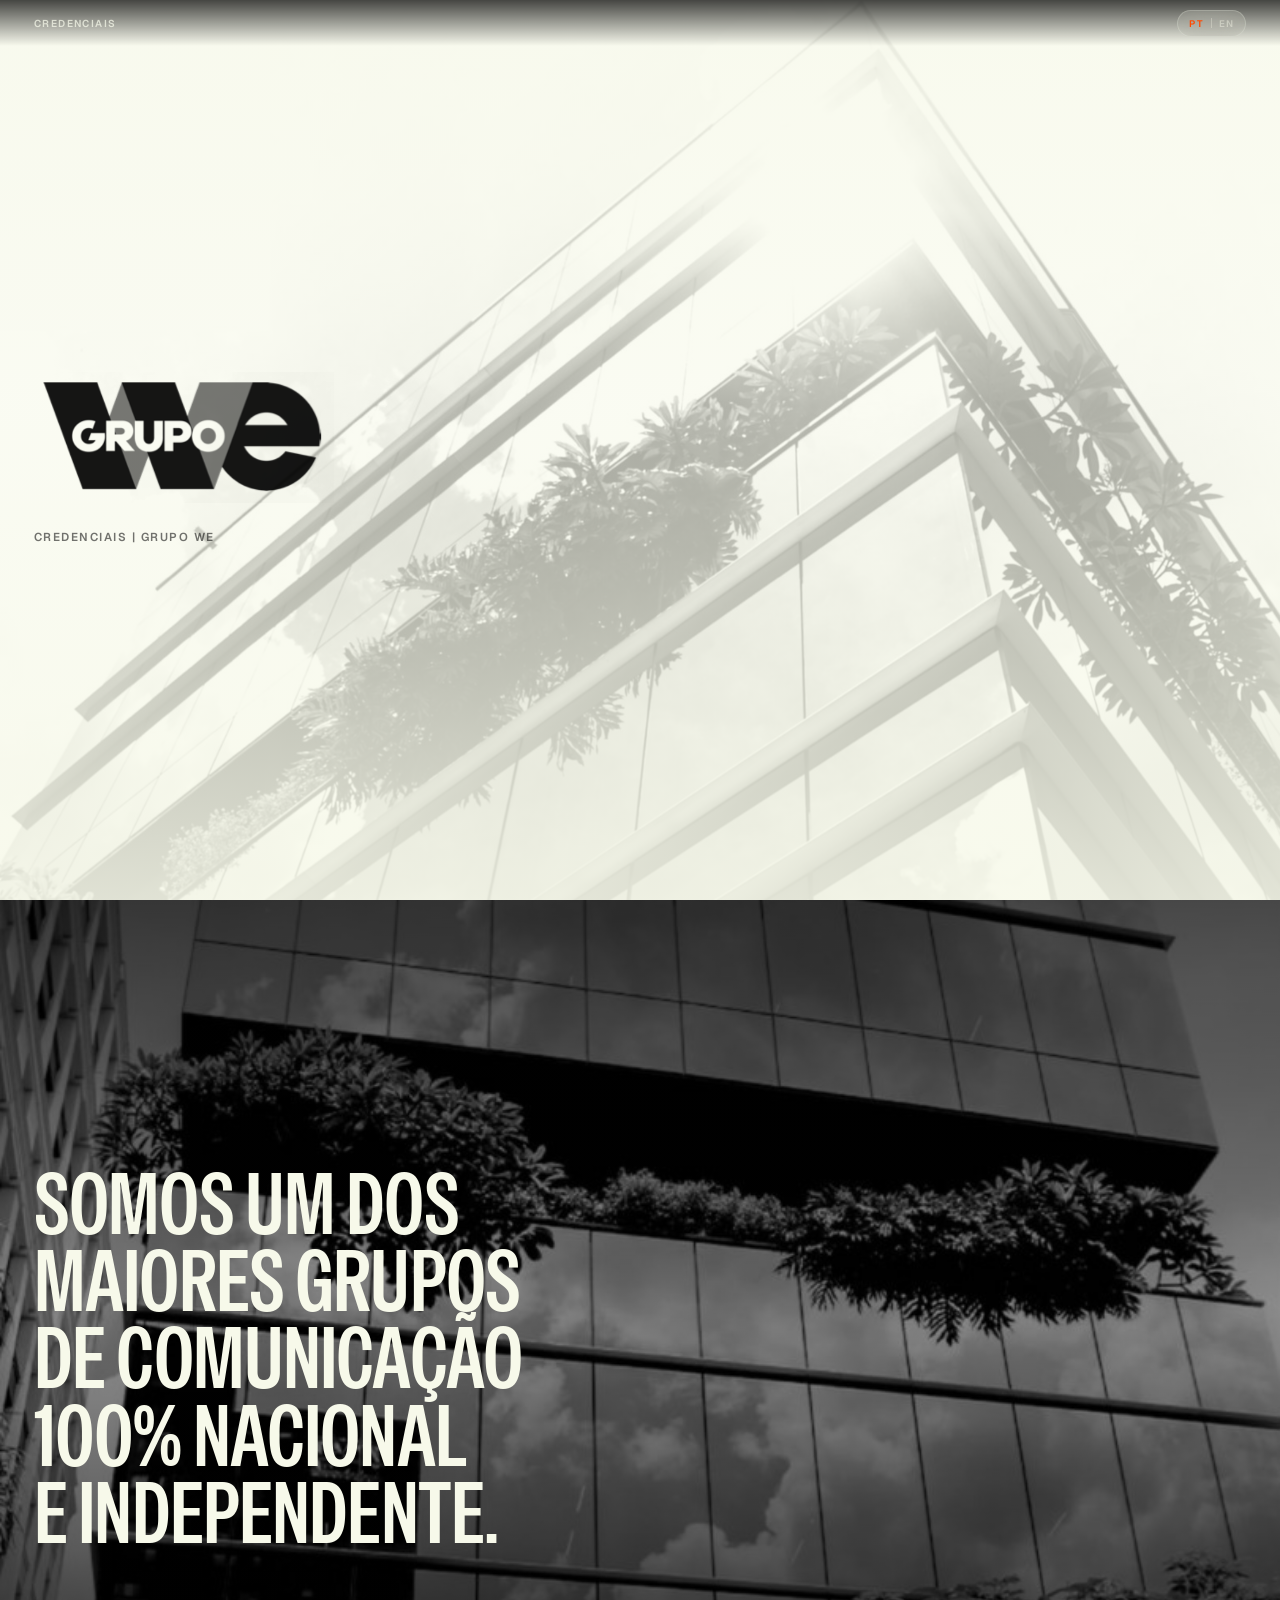
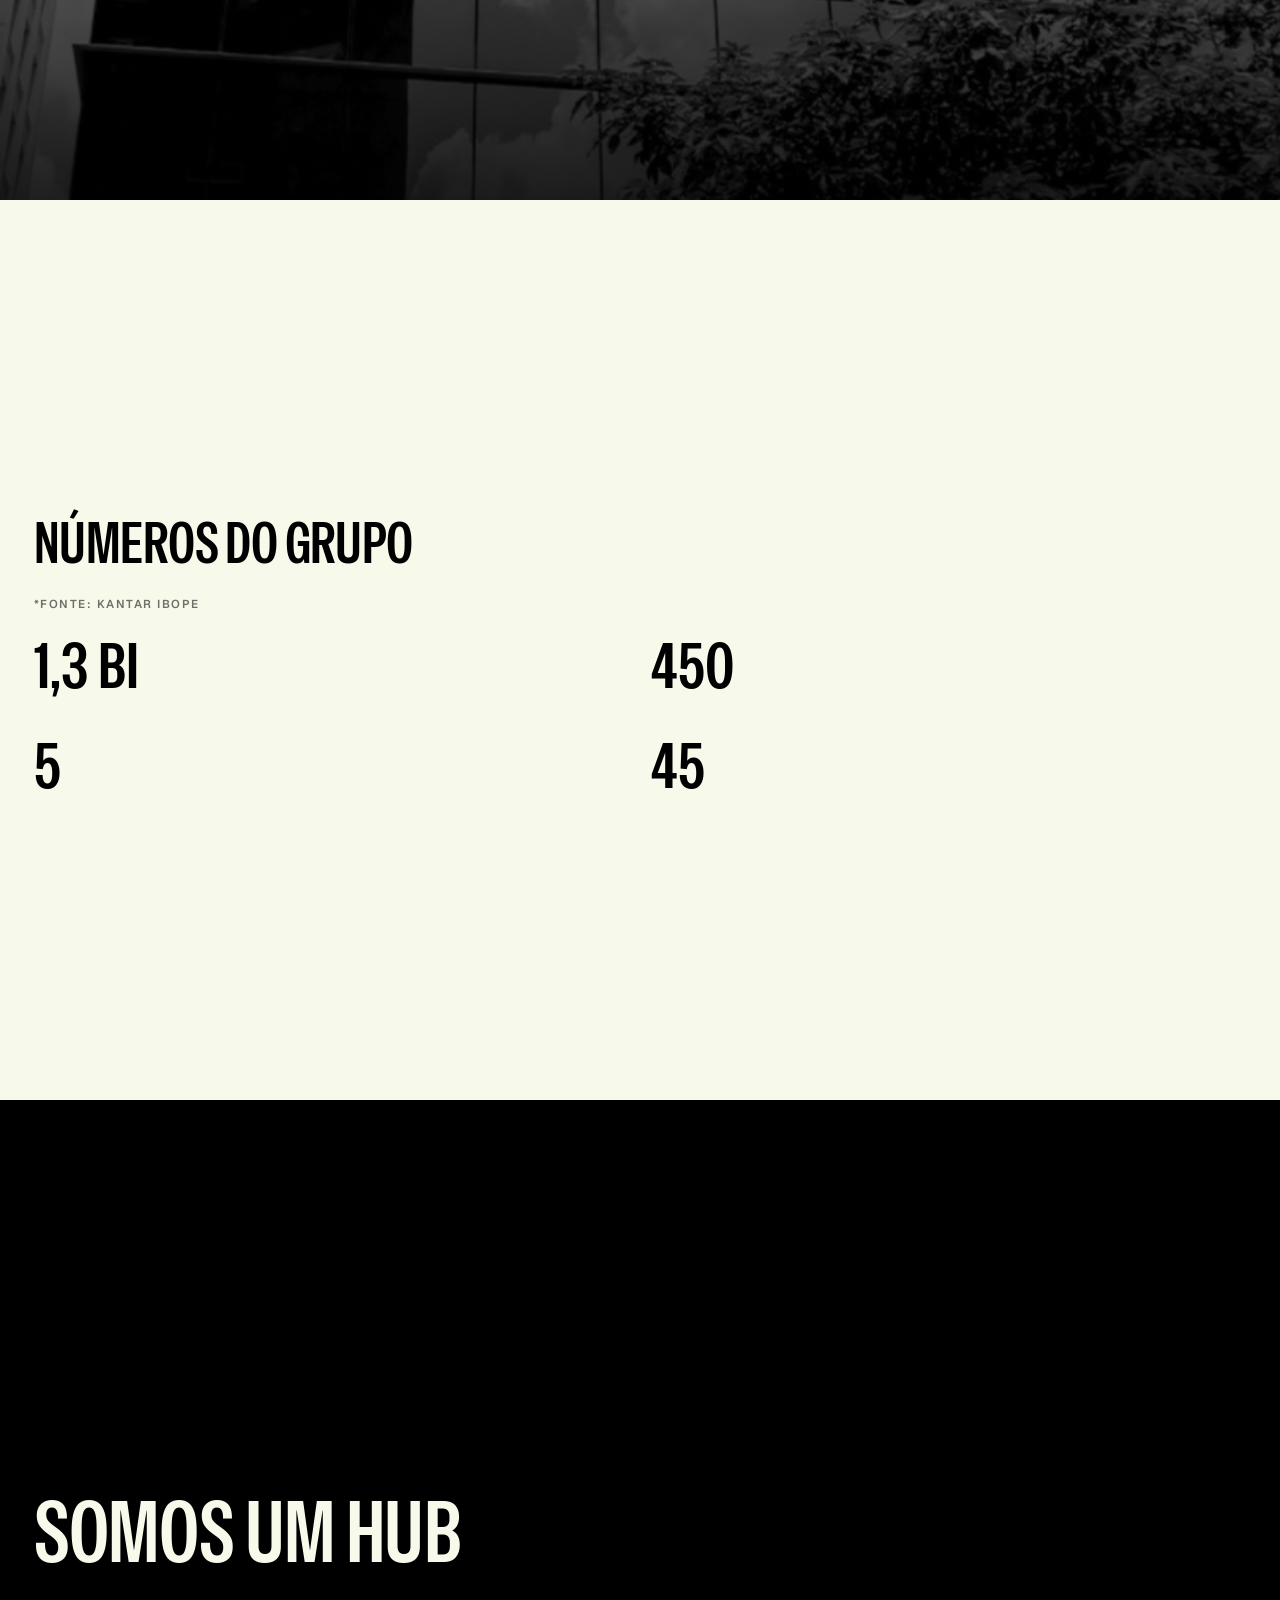
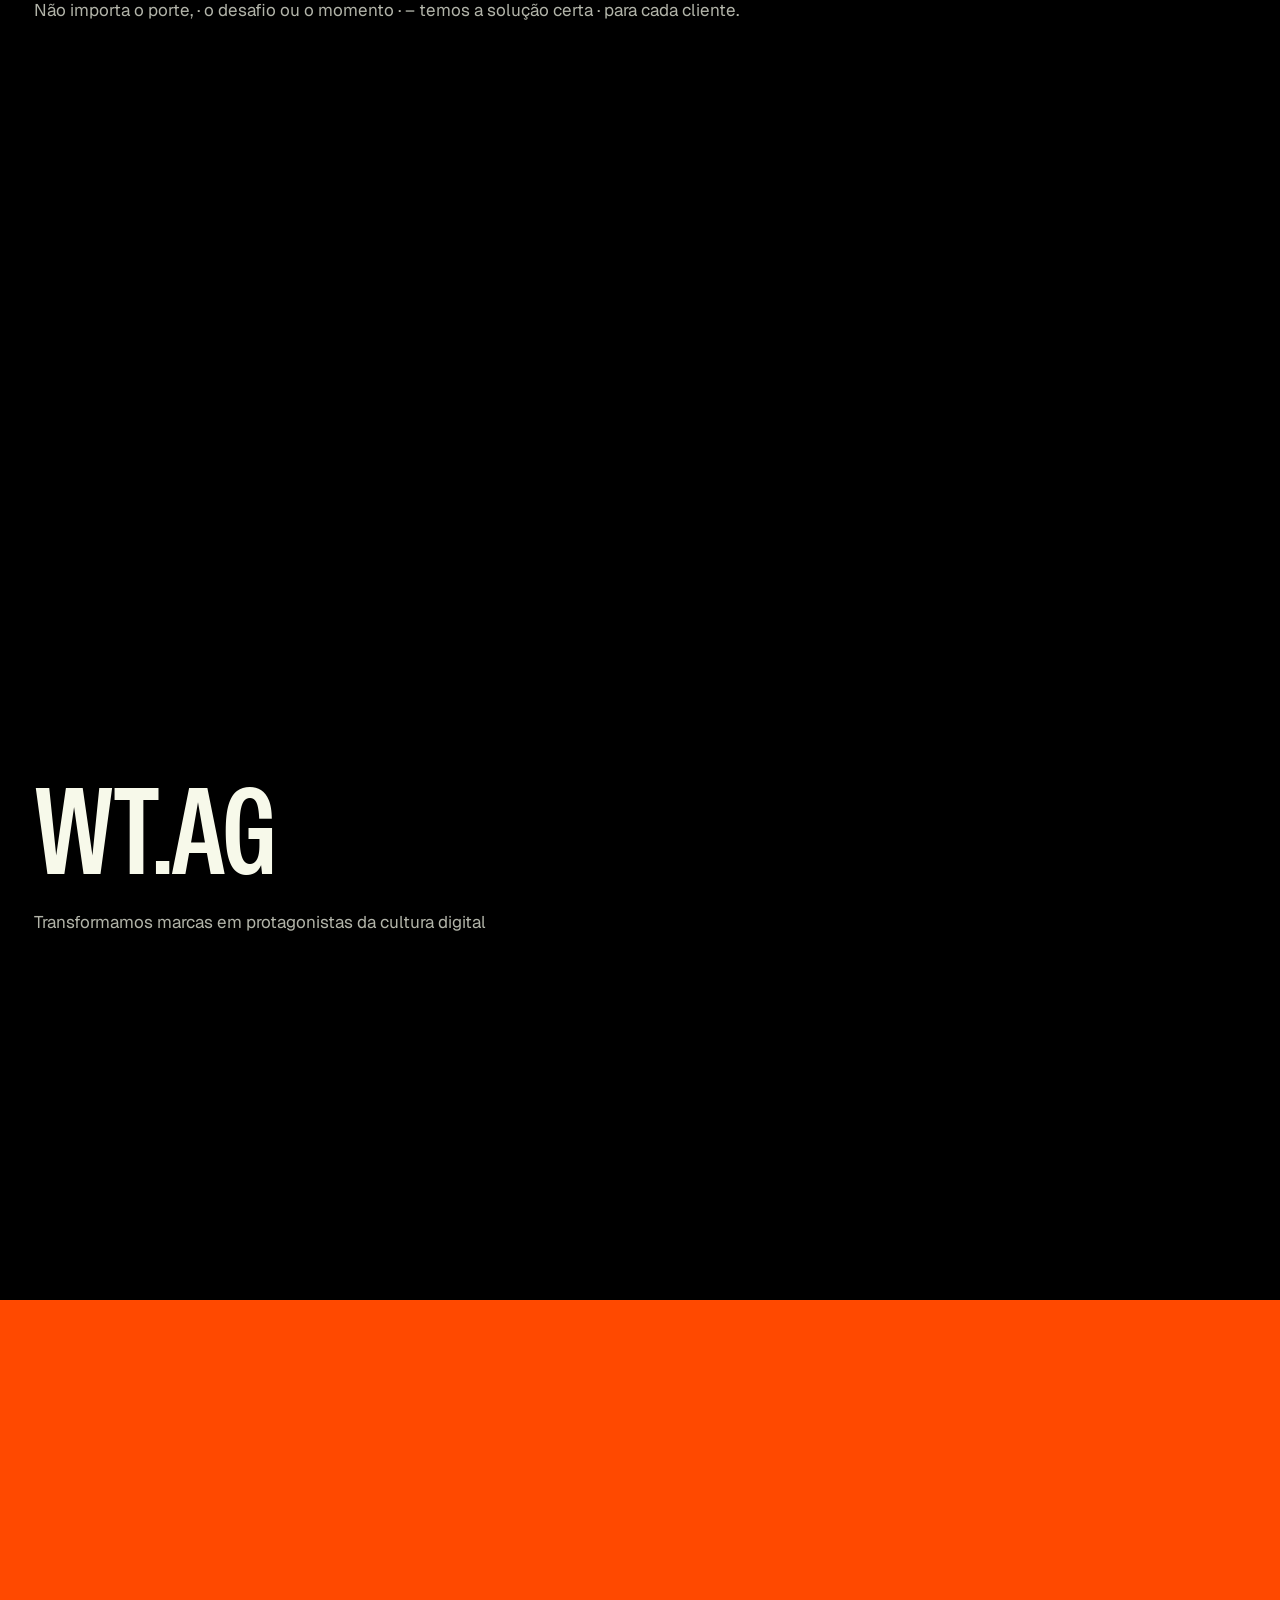
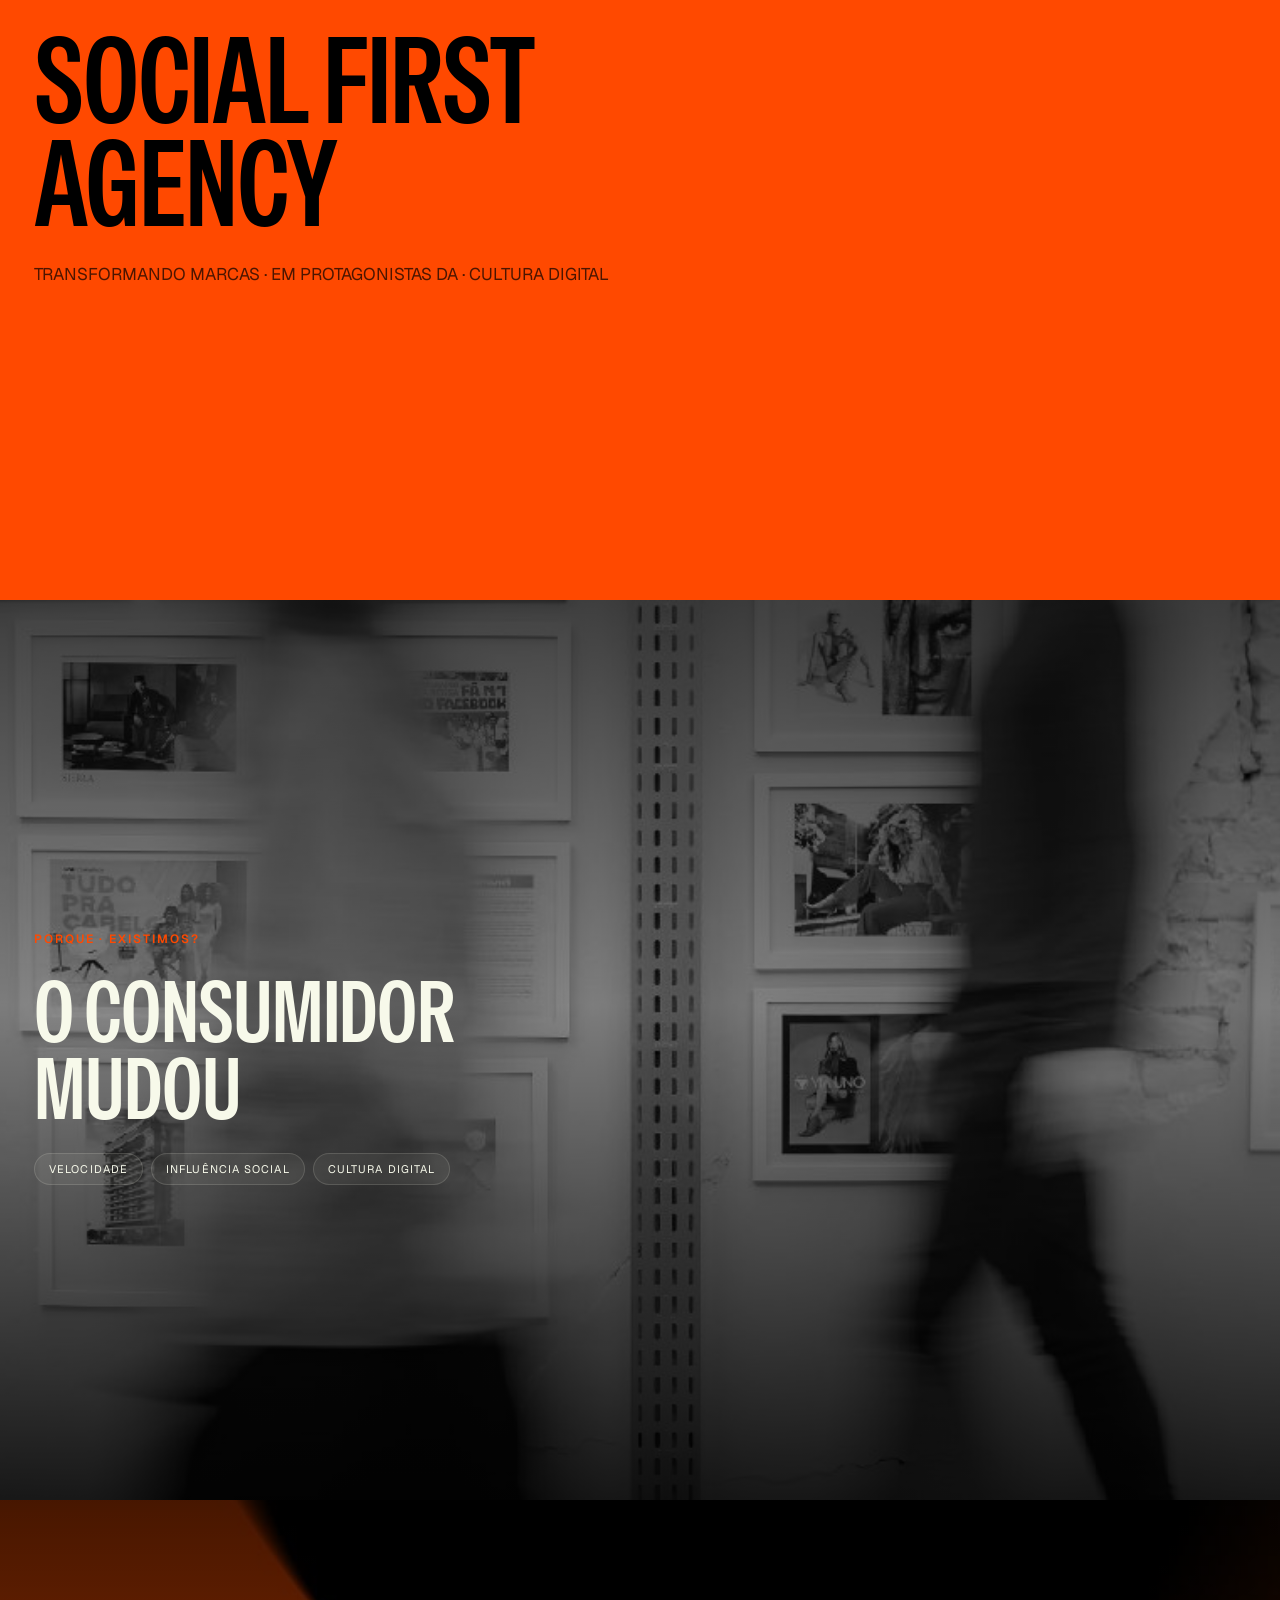
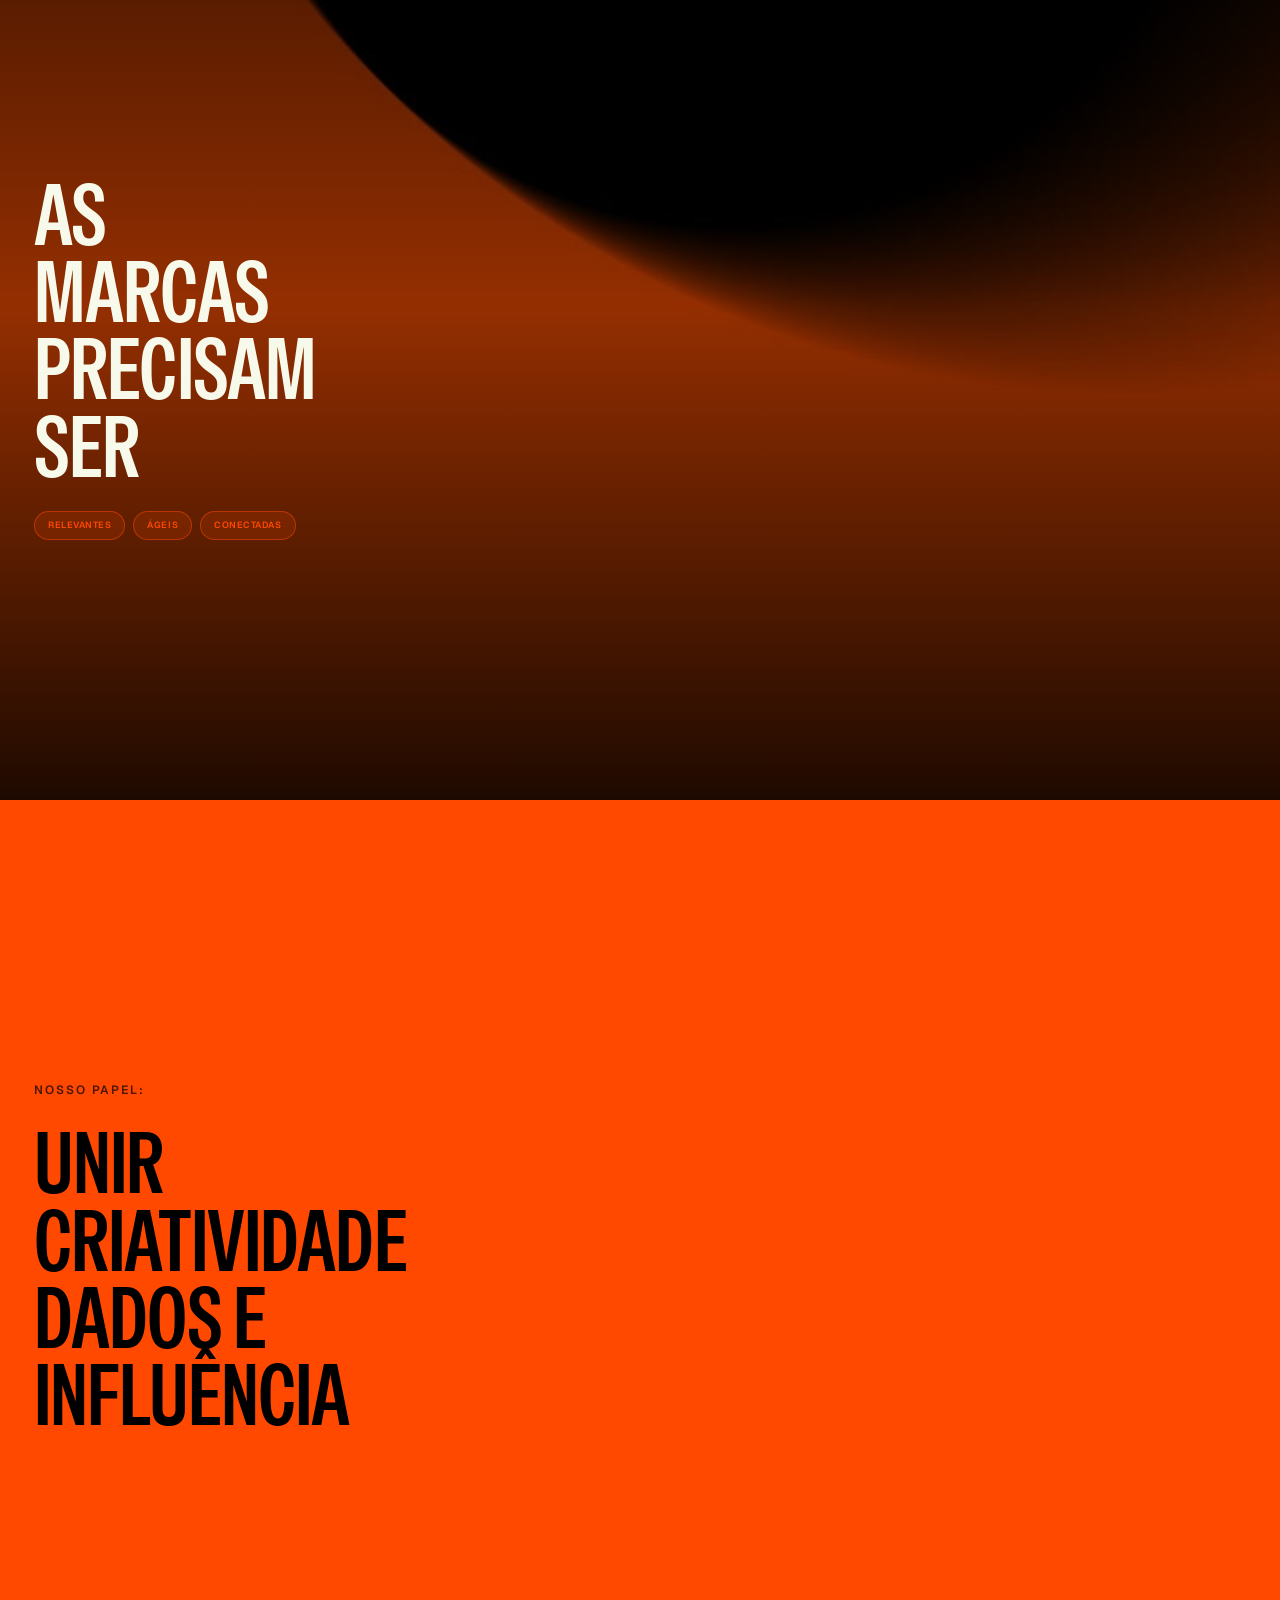
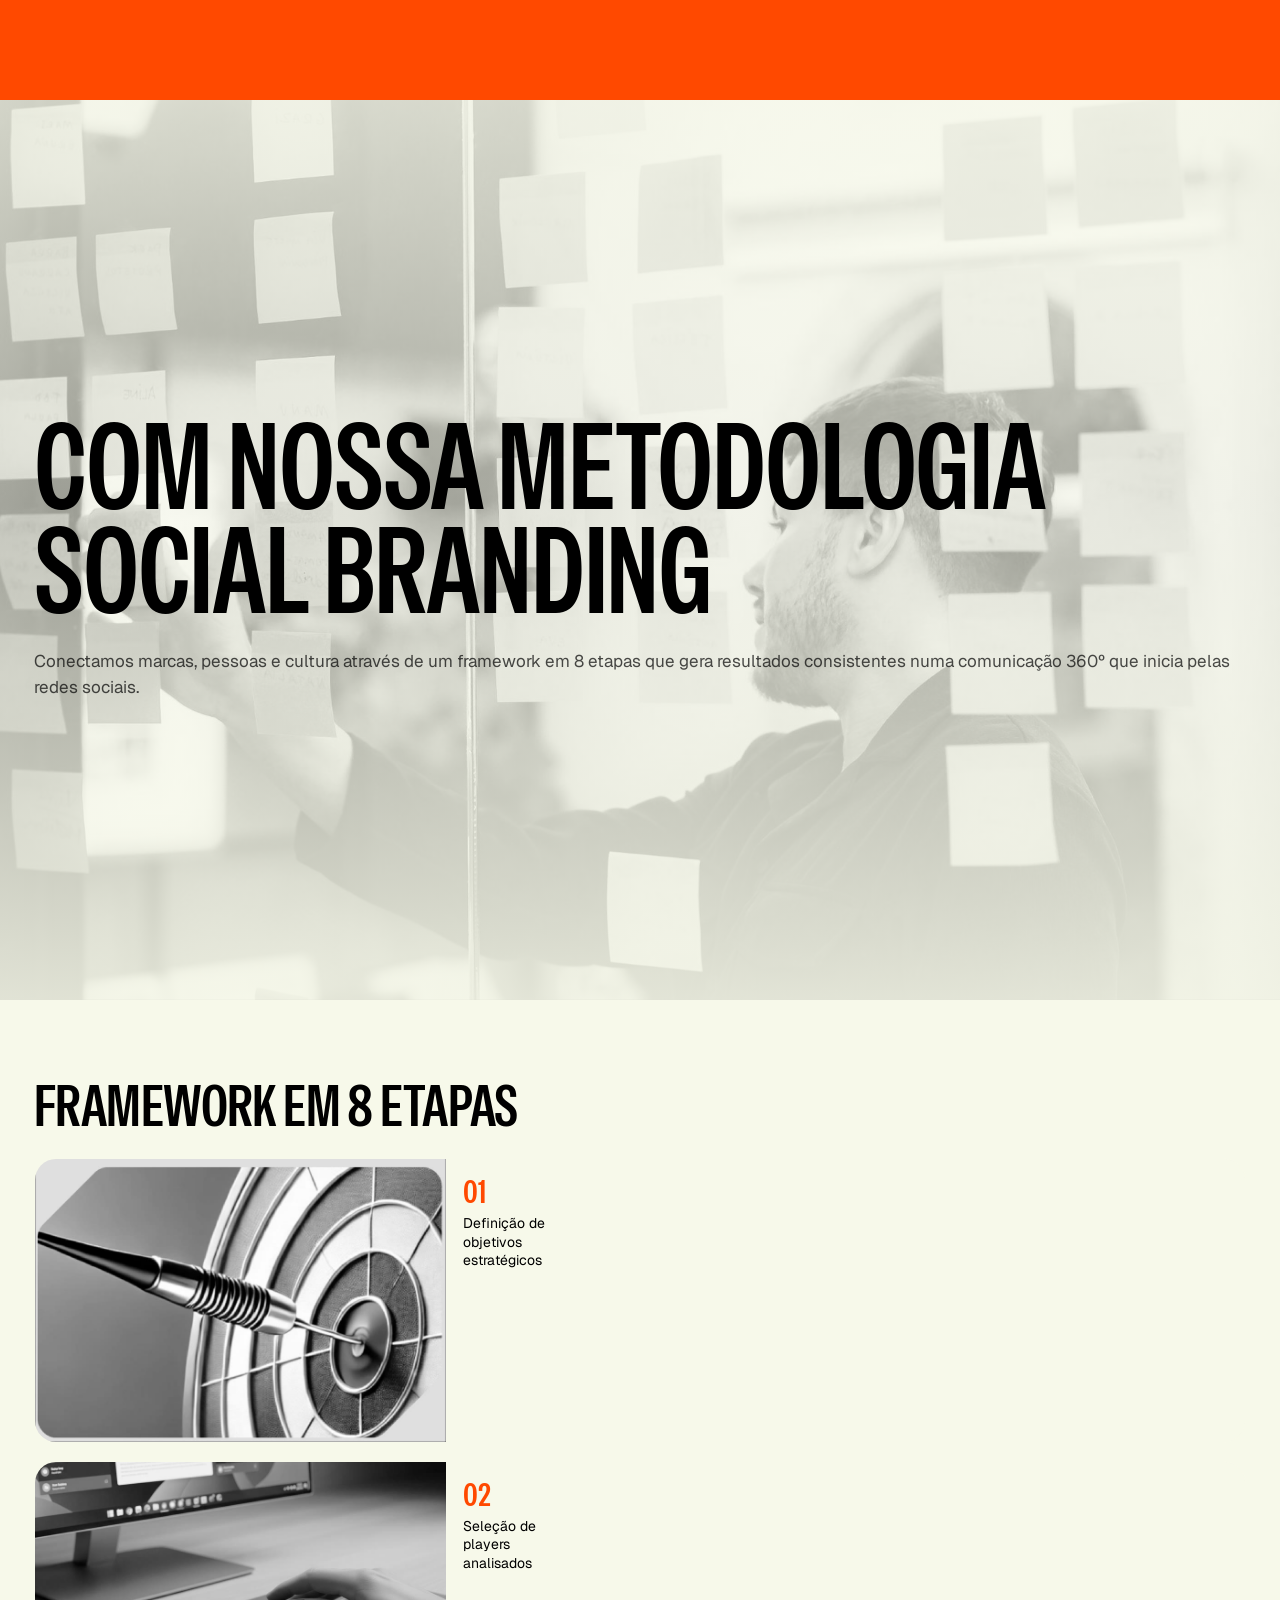
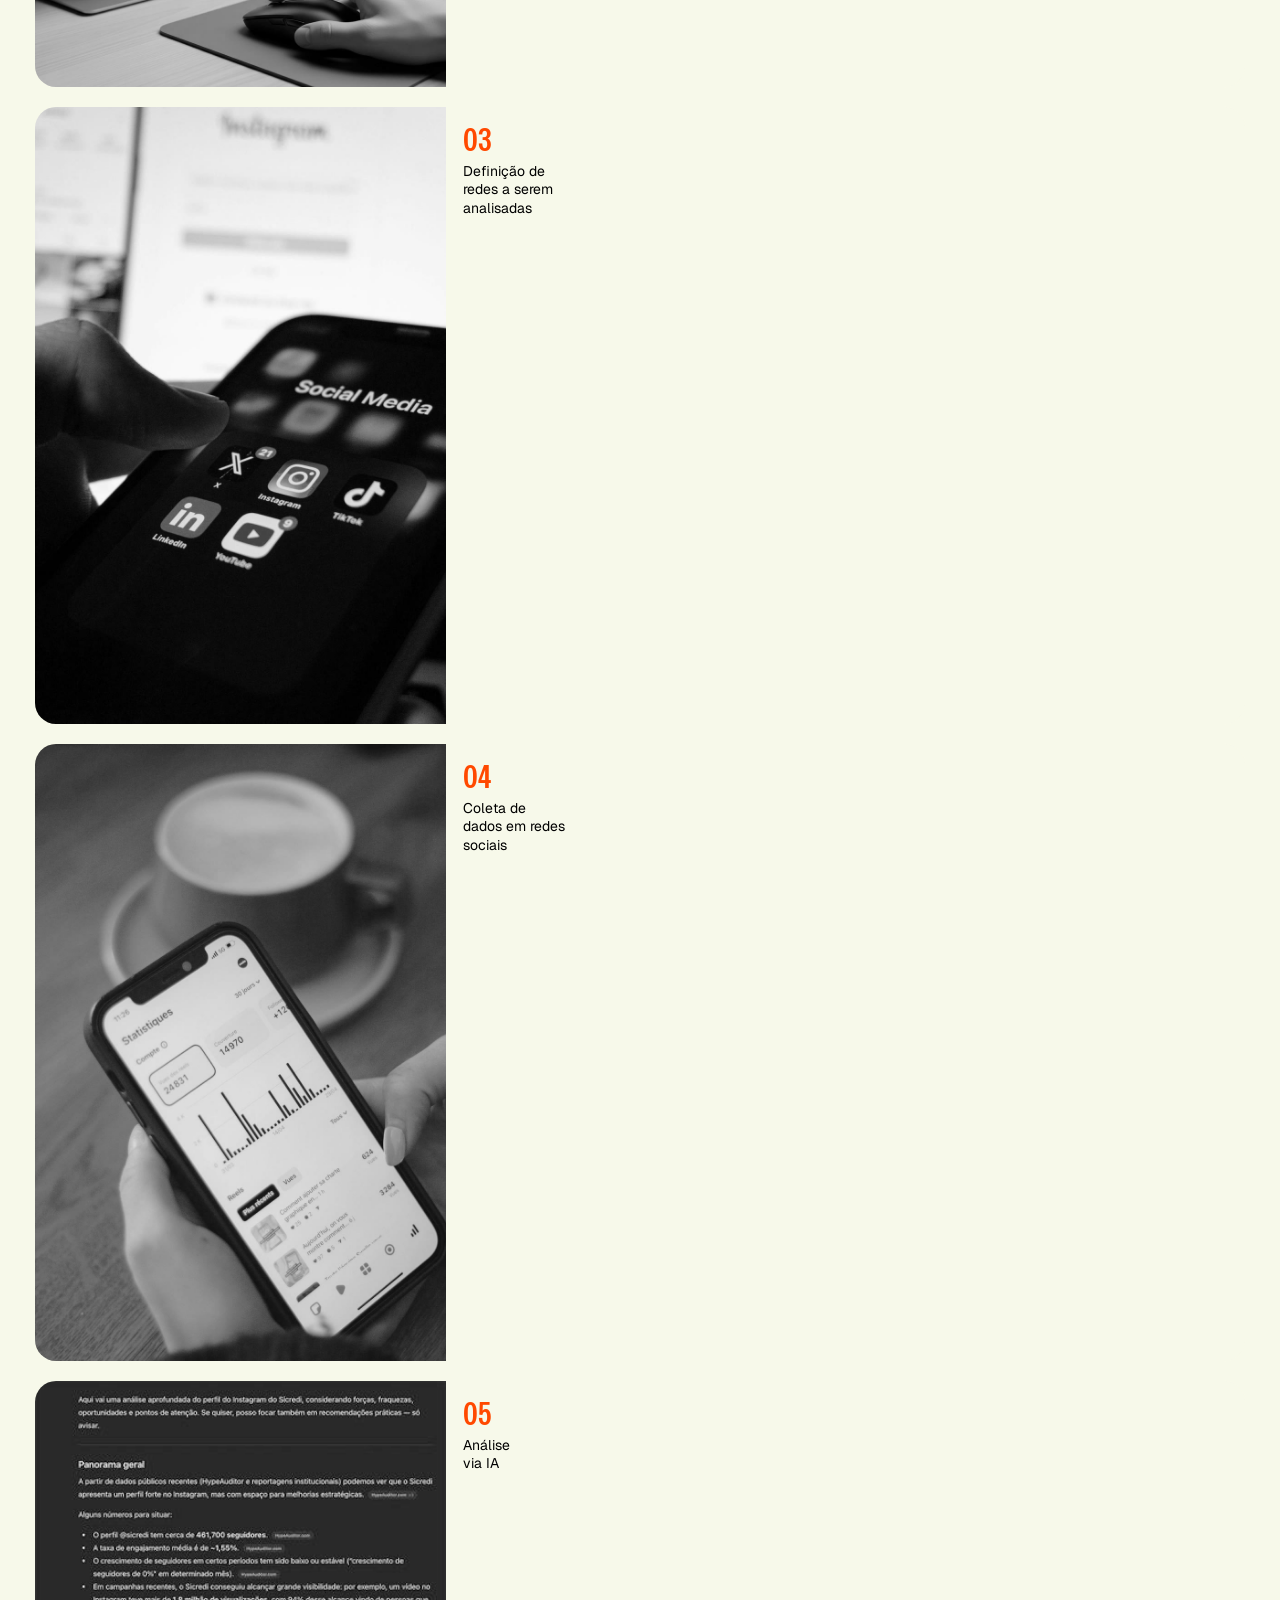
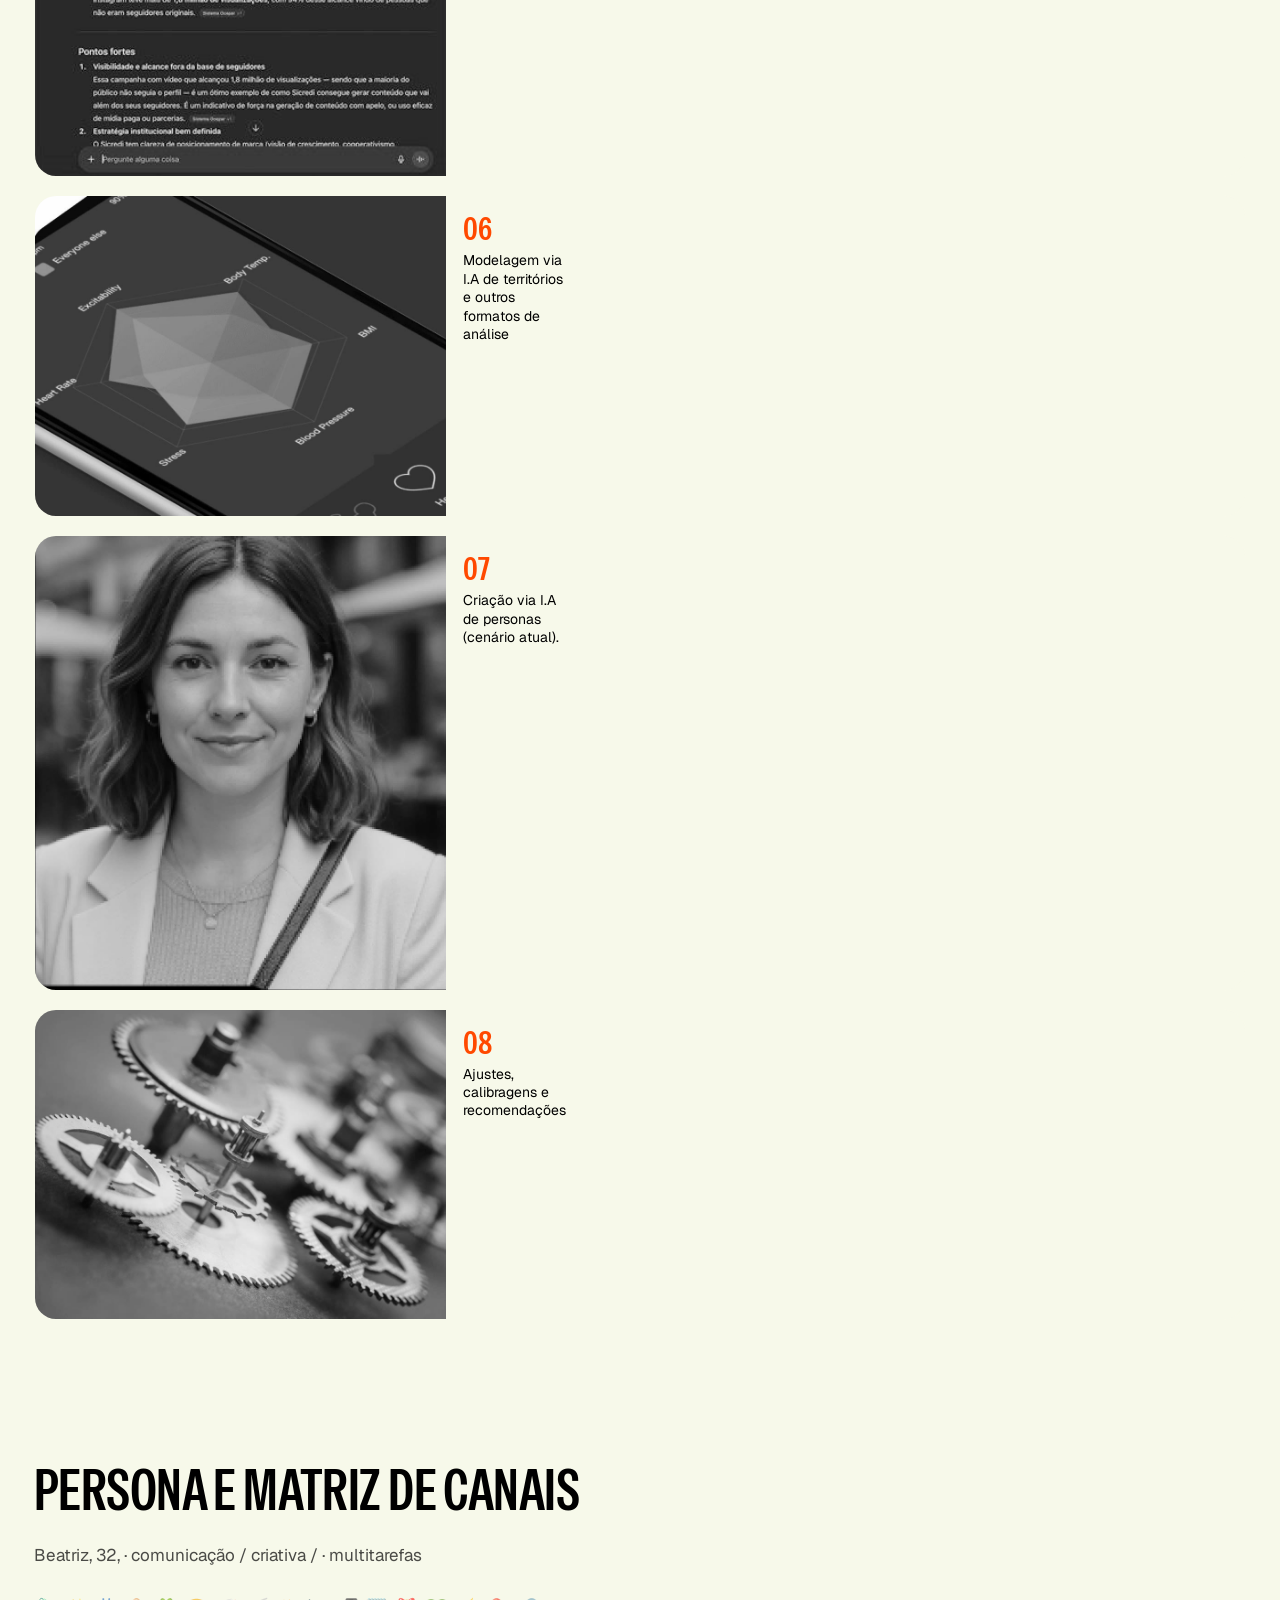
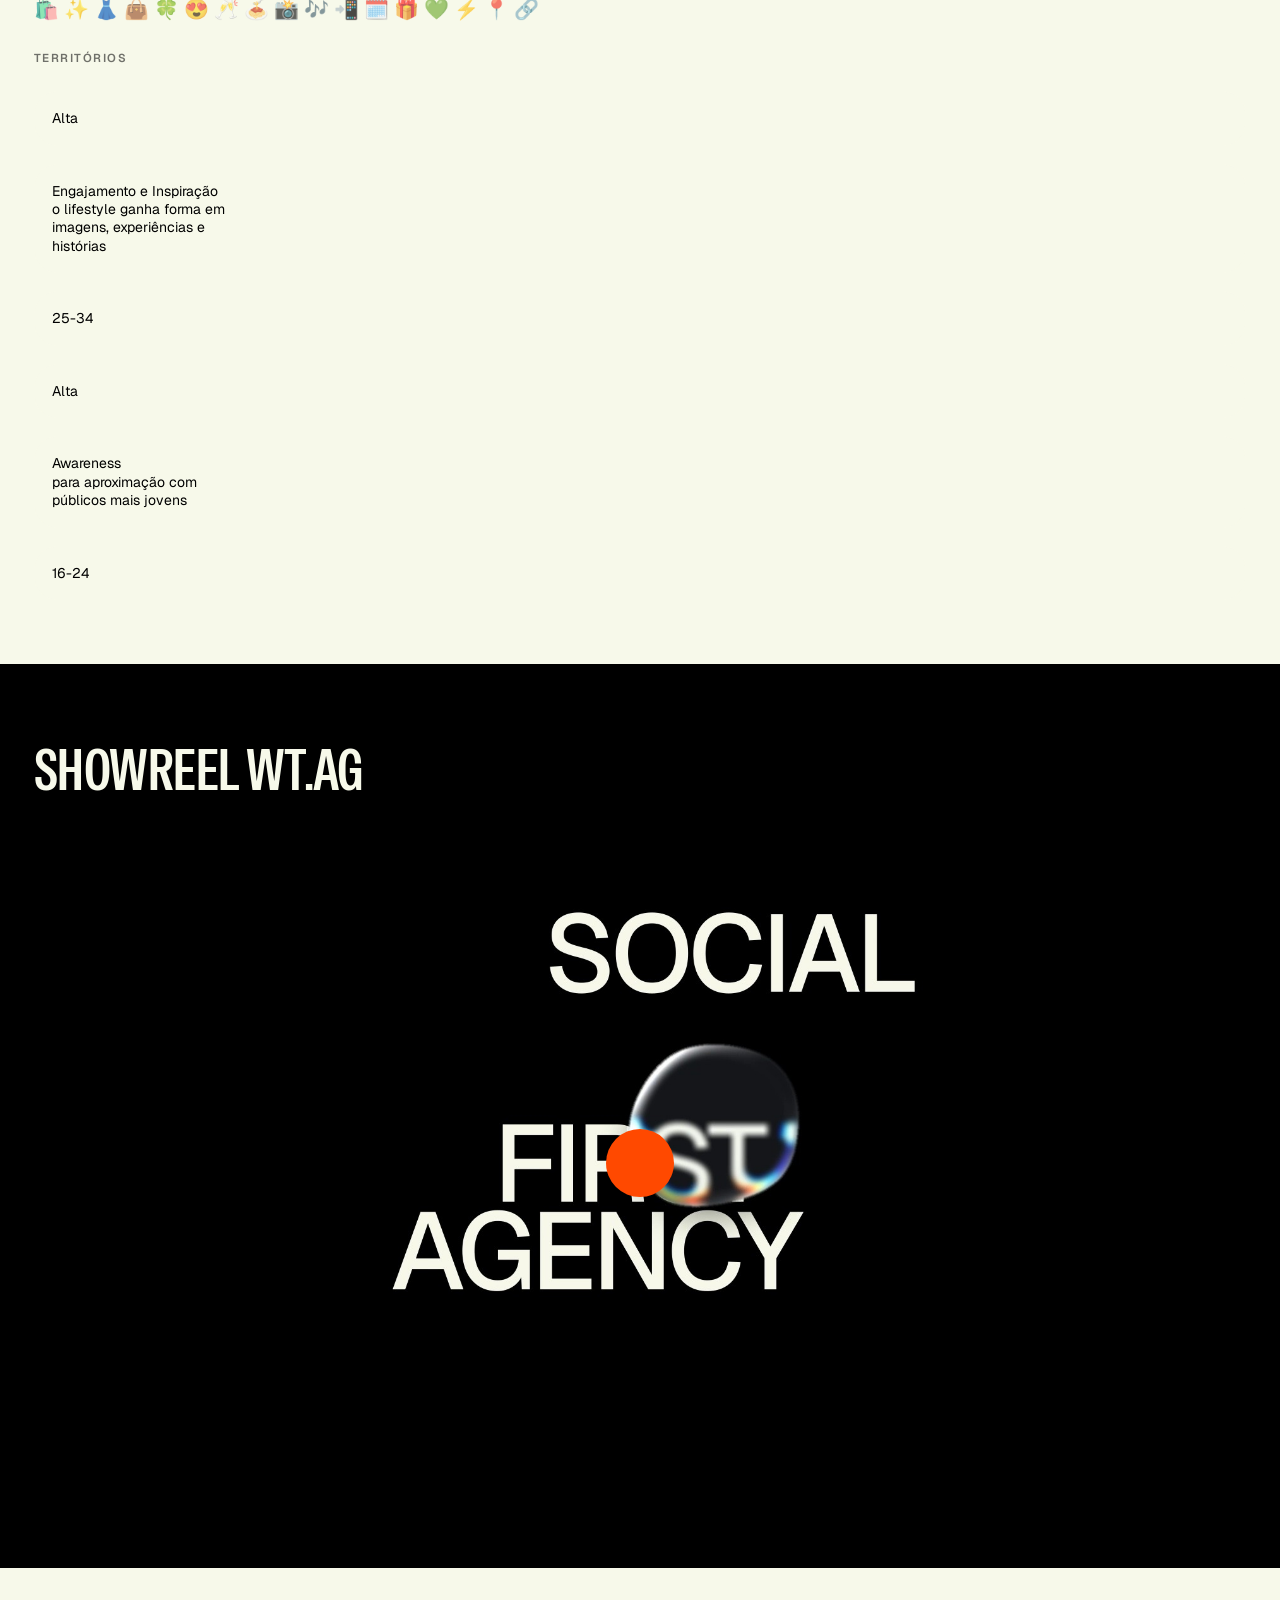
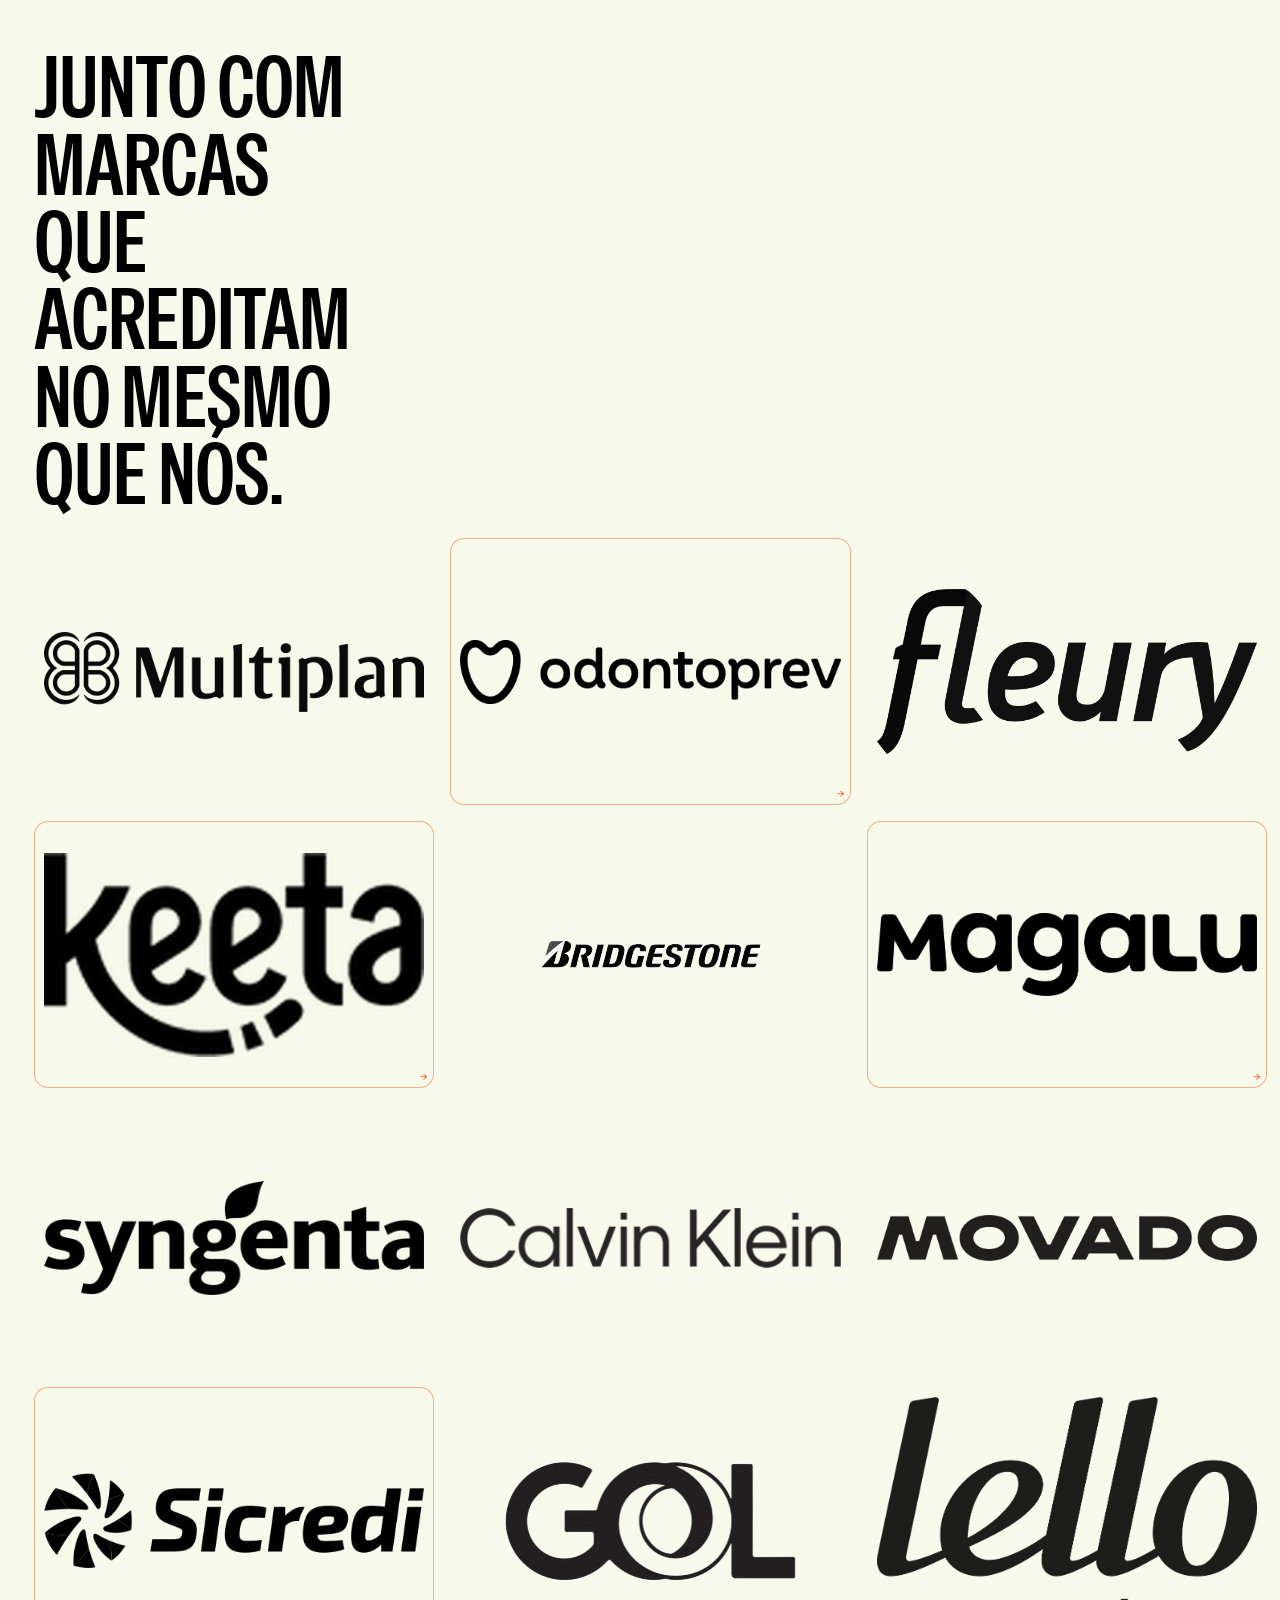
==== commit 402e9062: "Fecha as lacunas da versão mobile Capa: o logo do Grupo WE não aparecia porque a classe vem composta" ====
--- a/mobile.html
+++ b/mobile.html
@@ -22,7 +22,8 @@
 
 <section class="sec sec--claro" data-titulo="Capa · Grupo WE">
 <div class="sec__bg"><img data-lazy="assets/img/we/we-capa-fachada.jpg" alt=""></div>
-<h2 class="tit tit--p">Capa · Grupo WE</h2>
+<img style="width:min(62%,300px);height:auto" data-lazy="assets/logo/grupo-we-claro.png" alt="Grupo WE">
+<div class="rot">Credenciais  |  Grupo WE</div>
 </section>
 <section class="sec" data-titulo="100% nacional e independente">
 <div class="sec__bg"><img data-lazy="assets/img/we/we-02-foto.jpg" alt=""></div>
@@ -31,13 +32,12 @@
 <section class="sec sec--claro" data-titulo="Números do Grupo">
 
 <h2 class="tit tit--p">Números do Grupo</h2>
-<p class="txt">em movimentação · de mídia*</p>
 <div class="rot">*Fonte: Kantar Ibope</div>
 <div class="nums">
-<div><div class="num__v">0,0 BI</div><div class="num__r"></div></div>
-<div><div class="num__v">+0</div><div class="num__r"></div></div>
-<div><div class="num__v">0 empresas</div><div class="num__r"></div></div>
-<div><div class="num__v">0 clientes</div><div class="num__r"></div></div>
+<div><div class="num__v">1,3 BI</div><div class="num__r">em movimentação · de mídia*</div></div>
+<div><div class="num__v">450</div><div class="num__r">profissionais · integrados</div></div>
+<div><div class="num__v">5</div><div class="num__r"></div></div>
+<div><div class="num__v">45</div><div class="num__r"></div></div>
 </div>
 </section>
 <section class="sec" data-titulo="Hub de Soluções">
@@ -58,11 +58,13 @@
 <section class="sec" data-titulo="O Consumidor Mudou">
 <div class="sec__bg"><img data-lazy="assets/img/s08-galeria.jpg" alt=""></div>
 <div class="kick">PORQUE · EXISTIMOS?</div>
-<h2 class="tit" data-en-txt="THE CON SUMER CHANGED">O CON<br>SUMIDOR<br>MUDOU</h2>
+<h2 class="tit" data-en-txt="THE CONSUMER CHANGED">O CONSUMIDOR<br>MUDOU</h2>
+<div class="reperc"><span class="veiculo" style="padding:8px 14px;font-size:11px;letter-spacing:.1em;text-transform:uppercase">Velocidade</span><span class="veiculo" style="padding:8px 14px;font-size:11px;letter-spacing:.1em;text-transform:uppercase">Influência Social</span><span class="veiculo" style="padding:8px 14px;font-size:11px;letter-spacing:.1em;text-transform:uppercase">Cultura Digital</span></div>
 </section>
 <section class="sec" data-titulo="As Marcas Precisam Ser">
 <div class="sec__bg"><img data-lazy="assets/img/s09-degrade-organico.jpg" alt=""></div>
 <h2 class="tit" data-en-txt="BRANDS NEED TO BE">AS<br>MARCAS<br>PRECISAM<br>SER</h2>
+<div class="reperc"><span class="premio"><em style="max-width:none">Relevantes</em></span><span class="premio"><em style="max-width:none">Ágeis</em></span><span class="premio"><em style="max-width:none">Conectadas</em></span></div>
 </section>
 <section class="sec sec--laranja" data-titulo="Unir Criatividade, Dados e Influência">
 
@@ -106,7 +108,7 @@
 <section class="sec" data-titulo="Showreel WT.AG">
 
 <h2 class="tit tit--p">Showreel WT.AG</h2>
-<div class="media media--16x9" data-video="assets/video/showreel-wtag.mp4" data-legenda="Showreel WT.AG · 2026 &amp;nbsp;·&amp;nbsp; clique para reproduzir &amp;nbsp;·&amp;nbsp; F para tela cheia"><img data-lazy="assets/img/poster-showreel.jpg" alt=""><button class="play" type="button" aria-label="Assistir"></button></div>
+<div class="media media--16x9" data-video="assets/video/showreel-wtag.mp4" data-legenda="Showreel WT.AG · 2026  ·  clique para reproduzir  ·  F para tela cheia"><img data-lazy="assets/img/poster-showreel.jpg" alt=""><button class="play" type="button" aria-label="Assistir"></button></div>
 </section>
 <section class="sec sec--claro sec--auto" id="m-s-parceiras" style="--acento:#2B7FFF" data-titulo="Marcas Parceiras">
 
@@ -146,7 +148,7 @@
 <div class="bloco"><h3>Contexto</h3><p class="txt">No Brasil, 45% das pessoas buscam na renda extra a solução para apoiar as finanças da família. Nesse cenário, oportunidades de faturamento adicional ganham ainda mais relevância social e impacto real.</p></div>
 <div class="bloco"><h3>Insight</h3><p class="txt">Durante a Copa, o mercado disputa atenção com os mesmos formatos e criadores. O Magalu foi por outro caminho: em vez de contratar, revelou influência através dos seus próprios afiliados.</p></div>
 <div class="bloco"><h3>Ideia</h3><p class="txt">“Craques Gigantes” foi uma competição nacional que transformou afiliados em jogadores de uma liga de vendas, convertendo influência real em renda extra no maior campo do mundo: o feed.</p></div>
-<button class="mais" type="button" data-full="[{&quot;t&quot;: &quot;Contexto&quot;, &quot;x&quot;: &quot;Hoje, no Brasil, 45% das pessoas buscam na renda extra a solução para apoiar as finanças da família. Com o aumento do custo de vida, complementar o salário é essencial para equilibrar o orçamento. Nesse cenário, oportunidades de faturamento adicional ganham ainda mais relevância social e impacto real.&quot;}, {&quot;t&quot;: &quot;Insight&quot;, &quot;x&quot;: &quot;Durante a Copa do Mundo, o mercado tende a disputar atenção com os mesmos formatos, criadores e narrativas. O Magalu foi por um caminho diferente: em vez de contratar, revelou influência através dos seus afiliados. São pessoas reais, com comunidades próprias, que com a estratégia certa, convertem influência em renda.&quot;}, {&quot;t&quot;: &quot;Ideia&quot;, &quot;x&quot;: &quot;A campanha &amp;quot;Craques Gigantes&amp;quot; surgiu como uma competição nacional que transformou afiliados em jogadores de uma liga de vendas, valorizando a influência real, gerada por brasileiros comuns, e convertendo em oportunidade concreta de renda extra no maior campo do mundo: o feed.&quot;}]">＋ Texto completo</button>
+<button class="mais" type="button" data-full="[{&quot;t&quot;: &quot;Contexto&quot;, &quot;x&quot;: &quot;Hoje, no Brasil, 45% das pessoas buscam na renda extra a solução para apoiar as finanças da família. Com o aumento do custo de vida, complementar o salário é essencial para equilibrar o orçamento. Nesse cenário, oportunidades de faturamento adicional ganham ainda mais relevância social e impacto real.&quot;}, {&quot;t&quot;: &quot;Insight&quot;, &quot;x&quot;: &quot;Durante a Copa do Mundo, o mercado tende a disputar atenção com os mesmos formatos, criadores e narrativas. O Magalu foi por um caminho diferente: em vez de contratar, revelou influência através dos seus afiliados. São pessoas reais, com comunidades próprias, que com a estratégia certa, convertem influência em renda.&quot;}, {&quot;t&quot;: &quot;Ideia&quot;, &quot;x&quot;: &quot;A campanha \&quot;Craques Gigantes\&quot; surgiu como uma competição nacional que transformou afiliados em jogadores de uma liga de vendas, valorizando a influência real, gerada por brasileiros comuns, e convertendo em oportunidade concreta de renda extra no maior campo do mundo: o feed.&quot;}]">＋ Texto completo</button>
 <div class="kpis">
 <div class="kpi"><b data-count-to="30" data-count-dec="0" data-count-pos="K">0</b><span>Afiliados</span></div>
 <div class="kpi"><b data-count-to="500" data-count-dec="0" data-count-pre="+">0</b><span>Conteúdos</span></div>
@@ -207,7 +209,7 @@
 <div class="bloco"><h3>Contexto</h3><p class="txt">A Sicredi Serrana, cooperativa com atuação na Serra Gaúcha, Vale do Caí e Espírito Santo, celebrou 40 anos com o desafio de contar 40 histórias marcantes de sua trajetória.</p></div>
 <div class="bloco"><h3>Insight</h3><p class="txt">“Histórias que crescem com a gente” valoriza o protagonismo dos associados: depoimentos reais que ganham forma em quadros pintados por artistas locais.</p></div>
 <div class="bloco"><h3>Ideia</h3><p class="txt">Série de vídeos com depoimentos reais publicada desde julho de 2025, com desdobramentos offline nas agências e mídia tradicional em rádio e jornal nas praças de atuação.</p></div>
-<button class="mais" type="button" data-full="[{&quot;t&quot;: &quot;Contexto&quot;, &quot;x&quot;: &quot;A Sicredi Serrana é uma cooperativa de crédito do Sicredi, com atuação na Serra Gaúcha, Vale do Caí e Espírito Santo, que em 2025 celebrou 40 anos com o desafio de criar uma campanha contando 40 histórias marcantes de sua trajetória.&quot;}, {&quot;t&quot;: &quot;Insight&quot;, &quot;x&quot;: &quot;&amp;quot;Histórias que crescem com a gente&amp;quot; é um conceito que valoriza o protagonismo dos associados por meio de uma série de vídeos com depoimentos reais. As histórias são transformadas em quadros pintados por artistas locais, gerando emoção e autenticidade, em uma campanha que coloca as pessoas no centro e cria conexão com o público.&quot;}, {&quot;t&quot;: &quot;Ideia&quot;, &quot;x&quot;: &quot;Mais de 30 das 40 histórias já foram publicadas desde julho de 2025, com versões no YouTube e adaptações para redes sociais. O projeto também teve desdobramentos offline, com adesivos nas agências, mídia e repercussão em veículos locais. A campanha foi impulsionada nas redes sociais para ampliar o alcance nas praças de atuação, além de contar com mídia tradicional como rádio e jornal.&quot;}]">＋ Texto completo</button>
+<button class="mais" type="button" data-full="[{&quot;t&quot;: &quot;Contexto&quot;, &quot;x&quot;: &quot;A Sicredi Serrana é uma cooperativa de crédito do Sicredi, com atuação na Serra Gaúcha, Vale do Caí e Espírito Santo, que em 2025 celebrou 40 anos com o desafio de criar uma campanha contando 40 histórias marcantes de sua trajetória.&quot;}, {&quot;t&quot;: &quot;Insight&quot;, &quot;x&quot;: &quot;\&quot;Histórias que crescem com a gente\&quot; é um conceito que valoriza o protagonismo dos associados por meio de uma série de vídeos com depoimentos reais. As histórias são transformadas em quadros pintados por artistas locais, gerando emoção e autenticidade, em uma campanha que coloca as pessoas no centro e cria conexão com o público.&quot;}, {&quot;t&quot;: &quot;Ideia&quot;, &quot;x&quot;: &quot;Mais de 30 das 40 histórias já foram publicadas desde julho de 2025, com versões no YouTube e adaptações para redes sociais. O projeto também teve desdobramentos offline, com adesivos nas agências, mídia e repercussão em veículos locais. A campanha foi impulsionada nas redes sociais para ampliar o alcance nas praças de atuação, além de contar com mídia tradicional como rádio e jornal.&quot;}]">＋ Texto completo</button>
 <div class="kpis">
 <div class="kpi"><b data-count-to="2.4" data-count-dec="1" data-count-pos="M">0</b><span>Views YouTube</span></div>
 <div class="kpi"><b data-count-to="589" data-count-dec="0" data-count-pos="K">0</b><span>Views Meta</span></div>
@@ -236,7 +238,7 @@
 <div class="bloco"><h3>Desafio</h3><p class="txt">Transmitir a emoção da data e construir um filme com o qual o público se identificasse, usando inteligência artificial sem cair num resultado engessado e sem vida, com baixo custo de produção.</p></div>
 <div class="bloco"><h3>Insight</h3><p class="txt">Ilustrar o conceito “Toda mãe nasce no dia mais feliz da sua vida”: mãe e filho brincam com massinha e a realidade se mistura com o imaginário, conduzida pela narração dela.</p></div>
 <div class="bloco"><h3>Execução</h3><p class="txt">A I.A como ferramenta para uma história cheia de afeto. A massinha de modelar trouxe o calor do que é feito à mão, remetendo ao cuidado e à infância — tudo em apenas uma semana.</p></div>
-<button class="mais" type="button" data-full="[{&quot;t&quot;: &quot;Desafio&quot;, &quot;x&quot;: &quot;Transmitir toda a emoção da data, criando uma conexão com a Odontoprev, além de construir um filme criativo, que contasse uma história com a qual o público se identificasse, usando inteligência artificial e superando a limitação de torná-la emocional, fugindo de um resultado que pudesse parecer engessado e sem vida, dentro de um contexto de baixo custo de produção.&quot;}, {&quot;t&quot;: &quot;Insight&quot;, &quot;x&quot;: &quot;A ideia foi ilustrar o conceito &amp;quot;Toda mãe nasce no dia mais feliz da sua vida&amp;quot; em um filme em que uma mãe e um filho brincam com massinha de modelar e a realidade se mistura com o imaginário. As cenas ganham vida enquanto a narração da mãe conduz a história com emoção, revelando que o dia mais feliz da sua vida foi o nascimento do filho, o dia em que ela também nasceu como mãe.&quot;}, {&quot;t&quot;: &quot;Execução&quot;, &quot;x&quot;: &quot;Utilizamos a inteligência artificial como uma ferramenta para dar vida a uma história cheia de afeto, evitando aquele visual frio e robótico. A escolha da massinha de modelar foi estratégica para trazer o calor do que é feito à mão, remetendo ao cuidado e à infância. Em apenas uma semana, a tecnologia serviu como ferramenta para dar vida a uma história emocionante e real entre mãe e filho.&quot;}]">＋ Texto completo</button>
+<button class="mais" type="button" data-full="[{&quot;t&quot;: &quot;Desafio&quot;, &quot;x&quot;: &quot;Transmitir toda a emoção da data, criando uma conexão com a Odontoprev, além de construir um filme criativo, que contasse uma história com a qual o público se identificasse, usando inteligência artificial e superando a limitação de torná-la emocional, fugindo de um resultado que pudesse parecer engessado e sem vida, dentro de um contexto de baixo custo de produção.&quot;}, {&quot;t&quot;: &quot;Insight&quot;, &quot;x&quot;: &quot;A ideia foi ilustrar o conceito \&quot;Toda mãe nasce no dia mais feliz da sua vida\&quot; em um filme em que uma mãe e um filho brincam com massinha de modelar e a realidade se mistura com o imaginário. As cenas ganham vida enquanto a narração da mãe conduz a história com emoção, revelando que o dia mais feliz da sua vida foi o nascimento do filho, o dia em que ela também nasceu como mãe.&quot;}, {&quot;t&quot;: &quot;Execução&quot;, &quot;x&quot;: &quot;Utilizamos a inteligência artificial como uma ferramenta para dar vida a uma história cheia de afeto, evitando aquele visual frio e robótico. A escolha da massinha de modelar foi estratégica para trazer o calor do que é feito à mão, remetendo ao cuidado e à infância. Em apenas uma semana, a tecnologia serviu como ferramenta para dar vida a uma história emocionante e real entre mãe e filho.&quot;}]">＋ Texto completo</button>
 <div class="kpis">
 <div class="kpi"><b data-count-to="50143" data-count-dec="0" data-count-sep="1">0</b><span>Visualizações</span></div>
 <div class="kpi"><b data-count-to="27507" data-count-dec="0" data-count-sep="1">0</b><span>Alcance</span></div>
